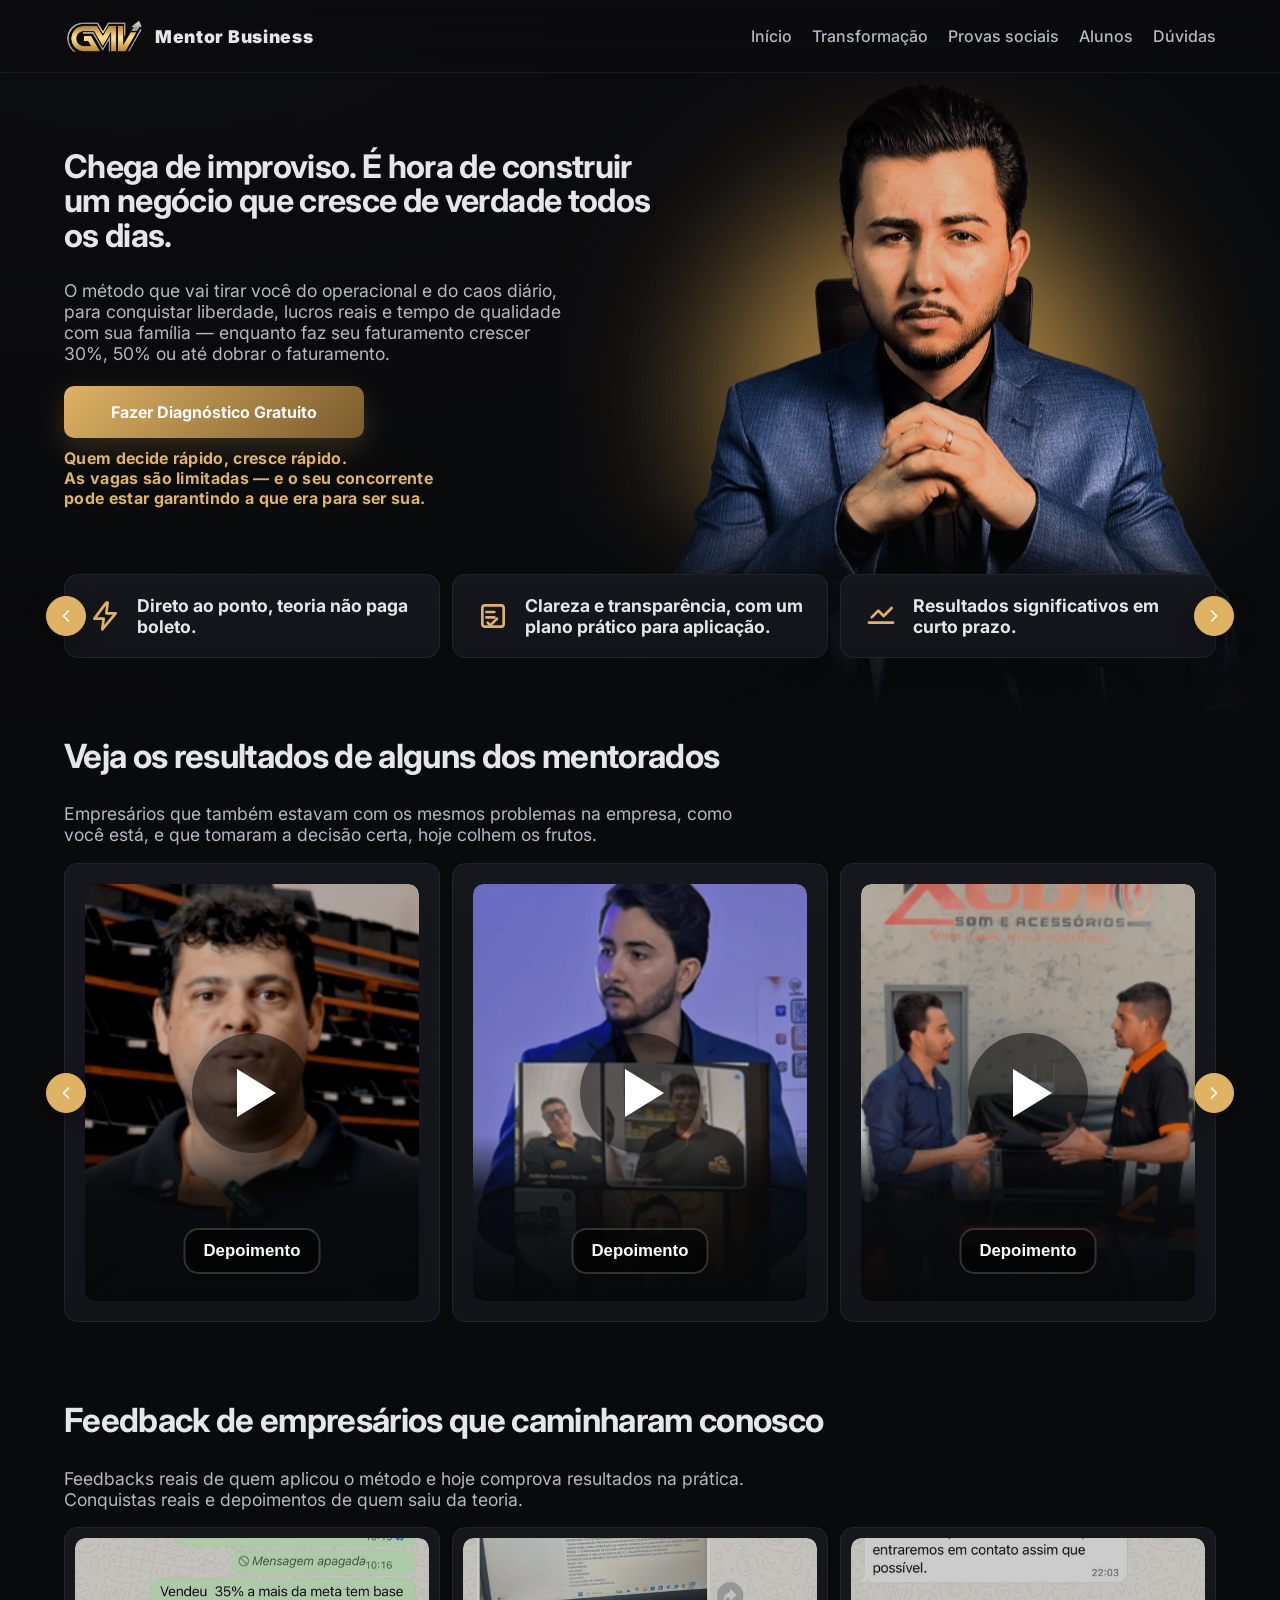
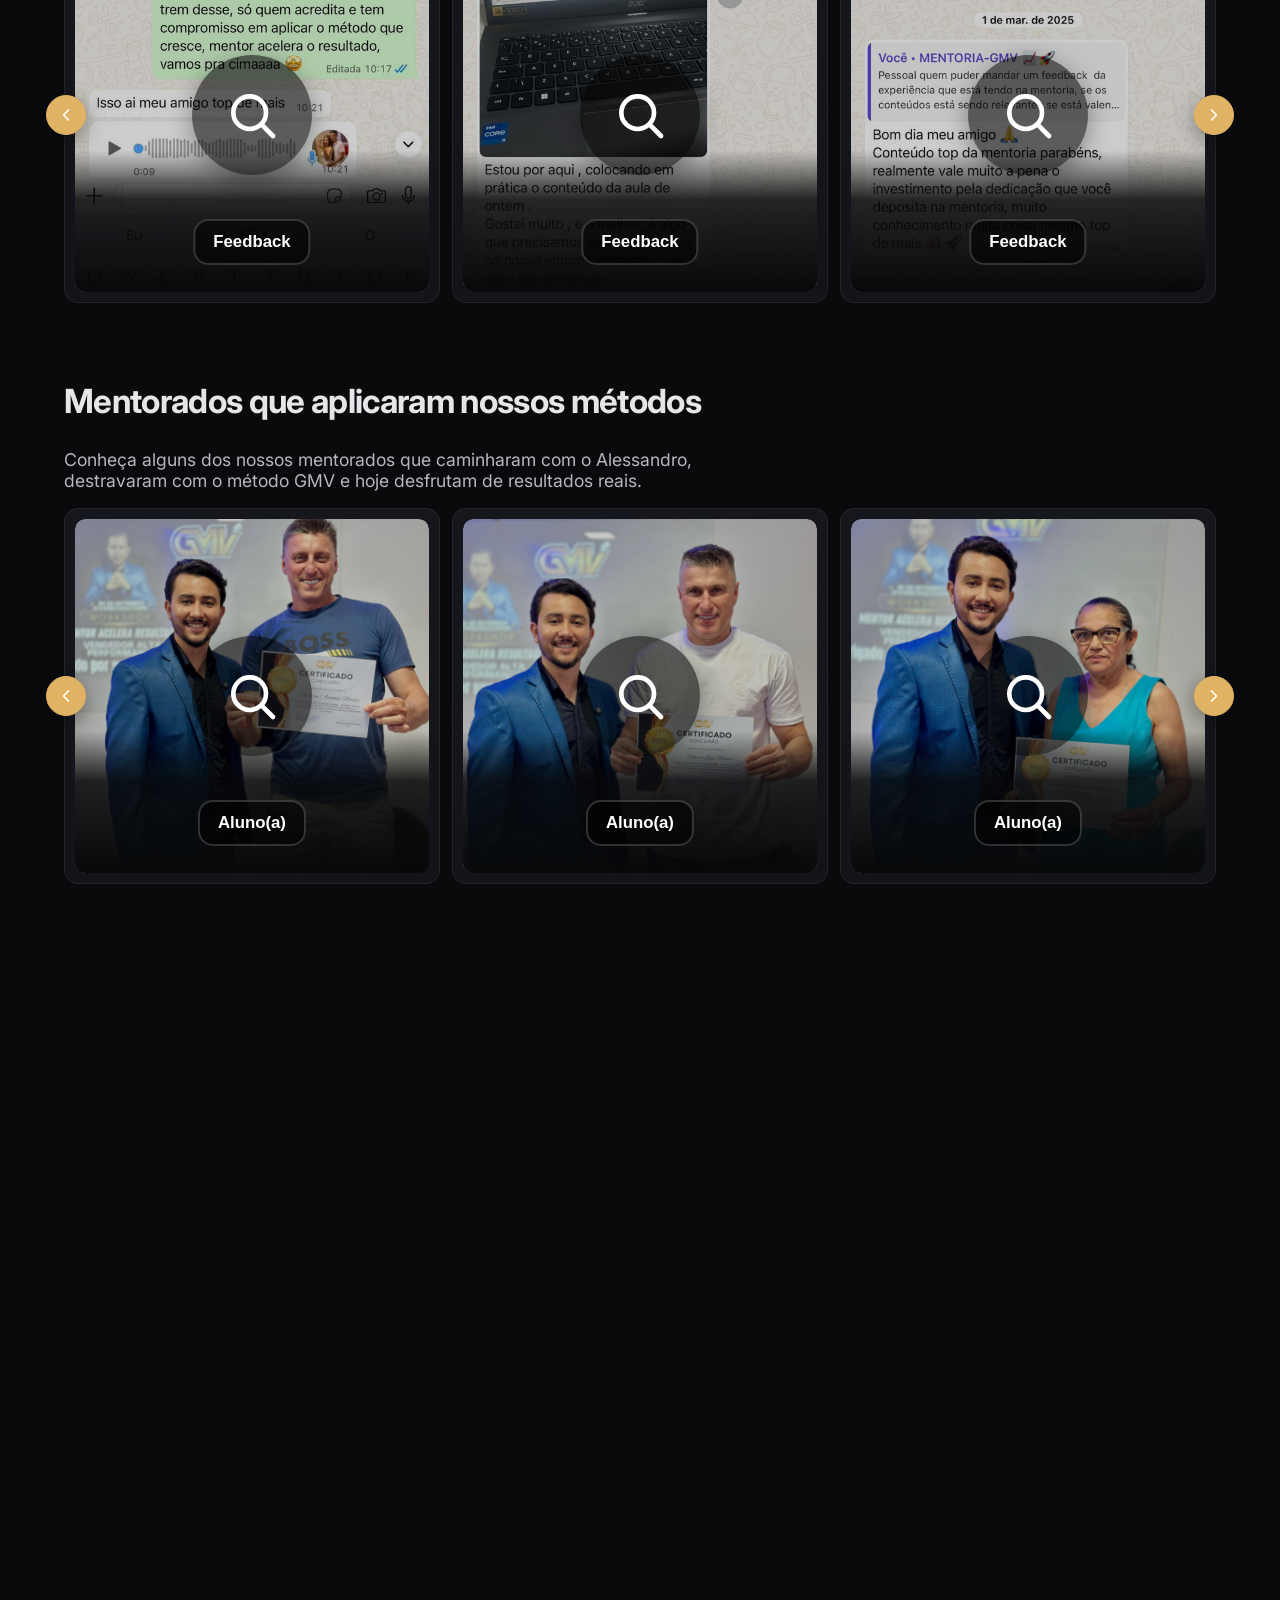
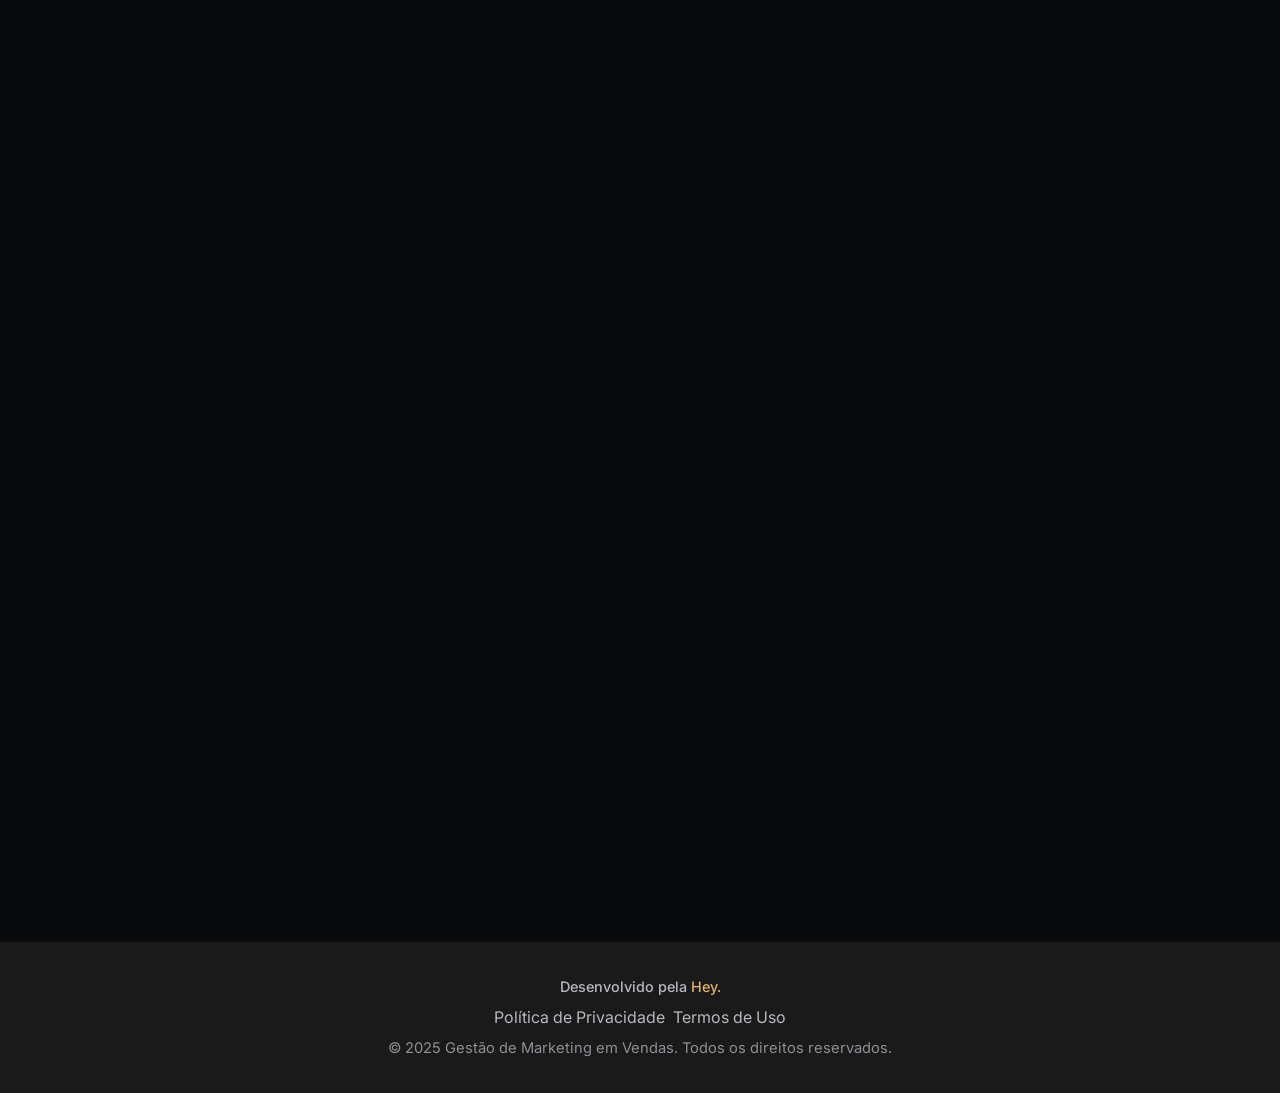
==== index.html @ 1a8aa2e0 "Initial commit" ====
<!DOCTYPE html>
<html lang="pt-BR">
<head>
  <meta charset="UTF-8" />
  <meta name="viewport" content="width=device-width, initial-scale=1" />
  <!-- Google tag (gtag.js) -->
  <script async src="https://www.googletagmanager.com/gtag/js?id=G-1TD8GZS5N7"></script>
  <script>
    window.dataLayer = window.dataLayer || [];
    function gtag(){dataLayer.push(arguments);} 
    gtag('js', new Date());
    gtag('config', 'G-1TD8GZS5N7');
  </script>
  <!-- Meta Pixel Code -->
  <script>
    !function(f,b,e,v,n,t,s)
    {if(f.fbq)return;n=f.fbq=function(){n.callMethod?
    n.callMethod.apply(n,arguments):n.queue.push(arguments)};
    if(!f._fbq)f._fbq=n;n.push=n;n.loaded=!0;n.version='2.0';
    n.queue=[];t=b.createElement(e);t.async=!0;
    t.src=v;s=b.getElementsByTagName(e)[0];
    s.parentNode.insertBefore(t,s)}(window, document,'script',
    'https://connect.facebook.net/en_US/fbevents.js');
    fbq('init', '2467090383641917');
    fbq('track', 'PageView');
  </script>
  <noscript><img height="1" width="1" style="display:none"
    src="https://www.facebook.com/tr?id=2467090383641917&ev=PageView&noscript=1"/></noscript>
  <!-- End Meta Pixel Code -->
  <meta http-equiv="Cache-Control" content="no-cache, no-store, must-revalidate" />
  <meta http-equiv="Pragma" content="no-cache" />
  <meta http-equiv="Expires" content="0" />
  <title>GMV- Mentor Business</title>
  <meta name="description" content="Mentoria transformadora para quem quer sair da estagnação e atingir resultados reais em 90 dias. Entre agora e vire o protagonista da sua vida." />
  <link rel="preconnect" href="https://fonts.googleapis.com">
  <link rel="preconnect" href="https://fonts.gstatic.com" crossorigin>
  <link href="https://fonts.googleapis.com/css2?family=Inter:wght@400;500;600;700;800;900&display=swap" rel="stylesheet">
  <link rel="icon" href="materiais/logo/logo-GMV.png?v=20251220-1" type="image/png" />
  <link rel="stylesheet" href="styles.css?v=20251220-1" />
</head>
<body class="loading">
  <script>
    // Evita bfcache: se a página voltar do cache de navegação, força revalidação
    window.addEventListener('pageshow', function (event) {
      if (event.persisted) {
        window.location.reload();
      }
    });
  </script>
  <!-- Loading overlay -->
  <div id="loading" class="loading-overlay" aria-hidden="true">
    <div class="loading-content">
      <img src="materiais/logo/logo-GMV-sem-fundo.png" alt="Logo GMV" class="loading-logo" />
      <div class="progress" aria-label="Carregando">
        <div class="progress-bar" id="loading-progress-bar" style="width:0%"></div>
      </div>
    </div>
  </div>
  <div id="top"></div>
  <header class="site-header">
    <div class="container nav">
      <div class="brand">
        <img class="brand-logo" src="materiais/logo/logo-GMV-sem-fundo.png" alt="Logo GMV" />
        <span class="logo">Mentor Business</span>
      </div>
      <nav class="menu">
        <a href="#top">Início</a>
        <a href="#transformacao-title">Transformação</a>
        <a href="#provas-title">Provas sociais</a>
        <a href="#alunos-title">Alunos</a>
        <a href="#duvidas-title">Dúvidas</a>
      </nav>
      
    </div>
  </header>

  <main>
    <section class="hero" id="hero">
      <div class="hero-media" aria-hidden="true"></div>
      <div class="container hero-content">
        <h1 class="title">Chega de improviso. É hora de construir um negócio que cresce de verdade todos os dias.</h1>
        <p class="subtitle">O método que vai tirar você do operacional e do caos diário, para conquistar liberdade, lucros reais e tempo de qualidade com sua família — enquanto faz seu faturamento crescer 30%, 50% ou até dobrar o faturamento.</p>
        <div class="cta-group">
          <a class="btn btn-accent btn-lg" href="#inscricao">Fazer Diagnóstico Gratuito</a>
        </div>
        <p class="hero-note">Quem decide rápido, cresce rápido.<br>As vagas são limitadas — e o seu concorrente pode estar garantindo a que era para ser sua.</p>
      </div>
    </section>


    <section class="section reveal visible" id="dor">
      <div class="container">
        <div class="dor-carousel" role="region" aria-label="Carrossel de situações de estagnação">
          <button class="dor-arrow dor-prev" aria-label="Slide anterior">
            <svg class="icon" width="20" height="20" viewBox="0 0 24 24" fill="none" aria-hidden="true">
              <path d="M15 6l-6 6 6 6" stroke="currentColor" stroke-width="2" stroke-linecap="round" stroke-linejoin="round" />
            </svg>
          </button>
          <button class="dor-arrow dor-next" aria-label="Próximo slide">
            <svg class="icon" width="20" height="20" viewBox="0 0 24 24" fill="none" aria-hidden="true">
              <path d="M9 6l6 6-6 6" stroke="currentColor" stroke-width="2" stroke-linecap="round" stroke-linejoin="round" />
            </svg>
          </button>
          <div class="dor-viewport">
            <div class="dor-track">
              <article class="dor-slide active" aria-roledescription="slide" aria-label="Direto ao ponto, teoria não paga boleto">
                <div class="dor-icon" aria-hidden="true">
                  <svg viewBox="0 0 24 24" fill="none" xmlns="http://www.w3.org/2000/svg">
                    <path d="M13 2L4 14H11L10 22L20 10H13L14 2Z" stroke="currentColor" stroke-width="2" stroke-linejoin="round" fill="none" />
                  </svg>
                </div>
                <h4 class="dor-topic">Direto ao ponto, teoria não paga boleto.</h4>
              </article>
              <article class="dor-slide" aria-roledescription="slide" aria-label="Clareza e transparência, com um plano prático para aplicação">
                <div class="dor-icon" aria-hidden="true">
                  <svg viewBox="0 0 24 24" fill="none" xmlns="http://www.w3.org/2000/svg">
                    <rect x="4" y="4" width="16" height="16" rx="2" stroke="currentColor" stroke-width="2" />
                    <path d="M7 9H13" stroke="currentColor" stroke-width="2" stroke-linecap="round" />
                    <path d="M7 13H13" stroke="currentColor" stroke-width="2" stroke-linecap="round" />
                    <path d="M8 17L10 19L15 14" stroke="currentColor" stroke-width="2" stroke-linecap="round" stroke-linejoin="round" />
                  </svg>
                </div>
                <h4 class="dor-topic">Clareza e transparência, com um plano prático para aplicação.</h4>
              </article>
              <article class="dor-slide" aria-roledescription="slide" aria-label="Resultados significativos em curto prazo">
                <div class="dor-icon" aria-hidden="true">
                  <svg viewBox="0 0 24 24" fill="none" xmlns="http://www.w3.org/2000/svg">
                    <path d="M3 17H21" stroke="currentColor" stroke-width="2" stroke-linecap="round" />
                    <path d="M5 13L10 8L14 12L20 6" stroke="currentColor" stroke-width="2" stroke-linecap="round" stroke-linejoin="round" />
                  </svg>
                </div>
                <h4 class="dor-topic">Resultados significativos em curto prazo.</h4>
              </article>
              <article class="dor-slide" aria-roledescription="slide" aria-label="Acompanhamento de perto e suporte humanizado">
                <div class="dor-icon" aria-hidden="true">
                  <svg viewBox="0 0 24 24" fill="none" xmlns="http://www.w3.org/2000/svg">
                    <path d="M4 6H18C19.1046 6 20 6.89543 20 8V14C20 15.1046 19.1046 16 18 16H9L5 19V8C5 6.89543 5.89543 6 7 6Z" stroke="currentColor" stroke-width="2" stroke-linejoin="round" />
                    <circle cx="9" cy="11" r="1" fill="currentColor" />
                    <circle cx="13" cy="11" r="1" fill="currentColor" />
                  </svg>
                </div>
                <h4 class="dor-topic">Acompanhamento de perto e suporte humanizado.</h4>
              </article>
              <article class="dor-slide" aria-roledescription="slide" aria-label="Reuniões descomplicadas, de onde você estiver">
                <div class="dor-icon" aria-hidden="true">
                  <svg viewBox="0 0 24 24" fill="none" xmlns="http://www.w3.org/2000/svg">
                    <rect x="3" y="6" width="13" height="12" rx="2" stroke="currentColor" stroke-width="2" />
                    <polygon points="17,9 21,7 21,17 17,15" fill="currentColor" />
                  </svg>
                </div>
                <h4 class="dor-topic">Reuniões descomplicadas, de onde você estiver.</h4>
              </article>
            </div>
          </div>
        </div>
      </div>
    </section>

    <section class="section reveal visible" id="transformacao">
      <div class="container">
        <h2 id="transformacao-title">Veja os resultados de alguns dos mentorados</h2>
        <p class="lead">Empresários que também estavam com os mesmos problemas na empresa, como você está, e que tomaram a decisão certa, hoje colhem os frutos.</p>
        <div class="dor-carousel" role="region" aria-label="Carrossel de vídeos de transformação">
          <button class="dor-arrow dor-prev" aria-label="Vídeo anterior">
            <svg class="icon" width="20" height="20" viewBox="0 0 24 24" fill="none" aria-hidden="true">
              <path d="M15 6l-6 6 6 6" stroke="currentColor" stroke-width="2" stroke-linecap="round" stroke-linejoin="round" />
            </svg>
          </button>
          <button class="dor-arrow dor-next" aria-label="Próximo vídeo">
            <svg class="icon" width="20" height="20" viewBox="0 0 24 24" fill="none" aria-hidden="true">
              <path d="M9 6l6 6-6 6" stroke="currentColor" stroke-width="2" stroke-linecap="round" stroke-linejoin="round" />
            </svg>
          </button>
          <div class="dor-viewport">
            <div class="dor-track">
              <article class="dor-slide" aria-roledescription="slide" aria-label="Palestra 1">
                <div class="video-frame">
      <video data-external="youtube" data-youtube-url="https://youtube.com/shorts/-yDfHqPaScg" preload="none" playsinline poster="materiais/capas-videos/depoimentos-5.png"></video>
                  <button class="video-play-overlay" aria-label="Assistir vídeo"><span class="video-label">Depoimento</span></button>
                </div>
              </article>
              <article class="dor-slide" aria-roledescription="slide" aria-label="Relato 1">
                <div class="video-frame">
      <video data-external="youtube" data-youtube-url="https://youtube.com/shorts/kezzuE-KGxY?si=nbf9wYec6TpqFb5o" preload="none" playsinline poster="materiais/capas-videos/depoimentos-1.png"></video>
                  <button class="video-play-overlay" aria-label="Assistir vídeo"><span class="video-label">Depoimento</span></button>
                </div>
              </article>
              <article class="dor-slide" aria-roledescription="slide" aria-label="Relato 2">
                <div class="video-frame">
      <video data-external="youtube" data-youtube-url="https://youtube.com/shorts/hi7fZ7Jd46s?si=Tp5iRgpDLqQsrSIf" preload="none" playsinline poster="materiais/capas-videos/depoimentos-2.png"></video>
                  <button class="video-play-overlay" aria-label="Assistir vídeo"><span class="video-label">Depoimento</span></button>
                </div>
              </article>
              <article class="dor-slide" aria-roledescription="slide" aria-label="Relato 3">
                <div class="video-frame">
      <video data-external="youtube" data-youtube-url="https://youtube.com/shorts/_2XkIfv4djM?si=Em08cJg8T1OSbCSz" preload="none" playsinline poster="materiais/capas-videos/depoimentos-3.png"></video>
                  <button class="video-play-overlay" aria-label="Assistir vídeo"><span class="video-label">Depoimento</span></button>
                </div>
              </article>
              <article class="dor-slide" aria-roledescription="slide" aria-label="Relato 4">
                <div class="video-frame">
      <video data-external="youtube" data-youtube-url="https://youtube.com/shorts/QOGPlEbGoRI?si=i_zeYH4-ZR2GqgYo" preload="none" playsinline poster="materiais/capas-videos/depoimentos-4.png"></video>
                  <button class="video-play-overlay" aria-label="Assistir vídeo"><span class="video-label">Depoimento</span></button>
                </div>
              </article>
              <article class="dor-slide" aria-roledescription="slide" aria-label="Palestra 2">
                <div class="video-frame">
      <video data-external="youtube" data-youtube-url="https://youtube.com/shorts/BNI93Y_nb3k?si=Acp8_VpD4l1_LQwB" preload="none" playsinline poster="materiais/capas-videos/eventos-1.png"></video>
                  <button class="video-play-overlay" aria-label="Assistir vídeo"><span class="video-label">Evento</span></button>
                </div>
              </article>
            </div>
          </div>
        </div>
      </div>
    </section>


    <section class="section reveal" id="provas">
      <div class="container">
        <h2 id="provas-title">Feedback de empresários que caminharam conosco</h2>
        <p class="lead">Feedbacks reais de quem aplicou o método e hoje comprova resultados na prática. Conquistas reais e depoimentos de quem saiu da teoria.</p>
        <div class="dor-carousel" role="region" aria-label="Carrossel de provas sociais">
          <button class="dor-arrow dor-prev" aria-label="Anterior">
            <svg class="icon" width="20" height="20" viewBox="0 0 24 24" fill="none" aria-hidden="true">
              <path d="M15 6l-6 6 6 6" stroke="currentColor" stroke-width="2" stroke-linecap="round" stroke-linejoin="round" />
            </svg>
          </button>
          <button class="dor-arrow dor-next" aria-label="Próximo">
            <svg class="icon" width="20" height="20" viewBox="0 0 24 24" fill="none" aria-hidden="true">
              <path d="M9 6l6 6-6 6" stroke="currentColor" stroke-width="2" stroke-linecap="round" stroke-linejoin="round" />
            </svg>
          </button>
          <div class="dor-viewport">
            <div class="dor-track">
              <article class="dor-slide" aria-roledescription="slide" aria-label="Feedback 1">
                <div class="image-frame">
                  <img src="materiais/feedbacks/feedback-1.jpg" alt="Feedback de aluno 1" />
                  <button class="image-zoom-overlay" aria-label="Ampliar imagem">
                    <svg class="icon" viewBox="0 0 24 24" fill="none" aria-hidden="true">
                      <circle cx="11" cy="11" r="7" stroke="#fff" stroke-width="2"/>
                      <path d="M21 21l-4.2-4.2" stroke="#fff" stroke-width="2" stroke-linecap="round"/>
                    </svg>
                    <span class="image-label">Feedback</span>
                  </button>
                </div>
              </article>
              <article class="dor-slide" aria-roledescription="slide" aria-label="Feedback 2">
                <div class="image-frame">
                  <img src="materiais/feedbacks/feedback-2.jpg" alt="Feedback de aluno 2" />
                  <button class="image-zoom-overlay" aria-label="Ampliar imagem">
                    <svg class="icon" viewBox="0 0 24 24" fill="none" aria-hidden="true">
                      <circle cx="11" cy="11" r="7" stroke="#fff" stroke-width="2"/>
                      <path d="M21 21l-4.2-4.2" stroke="#fff" stroke-width="2" stroke-linecap="round"/>
                    </svg>
                    <span class="image-label">Feedback</span>
                  </button>
                </div>
              </article>
              <article class="dor-slide" aria-roledescription="slide" aria-label="Feedback 3">
                <div class="image-frame">
                  <img src="materiais/feedbacks/feedback-3.jpg" alt="Feedback de aluno 3" />
                  <button class="image-zoom-overlay" aria-label="Ampliar imagem">
                    <svg class="icon" viewBox="0 0 24 24" fill="none" aria-hidden="true">
                      <circle cx="11" cy="11" r="7" stroke="#fff" stroke-width="2"/>
                      <path d="M21 21l-4.2-4.2" stroke="#fff" stroke-width="2" stroke-linecap="round"/>
                    </svg>
                    <span class="image-label">Feedback</span>
                  </button>
                </div>
              </article>
              <article class="dor-slide" aria-roledescription="slide" aria-label="Feedback 4">
                <div class="image-frame">
                  <img src="materiais/feedbacks/feedback-4.jpg" alt="Feedback de aluno 4" />
                  <button class="image-zoom-overlay" aria-label="Ampliar imagem">
                    <svg class="icon" viewBox="0 0 24 24" fill="none" aria-hidden="true">
                      <circle cx="11" cy="11" r="7" stroke="#fff" stroke-width="2"/>
                      <path d="M21 21l-4.2-4.2" stroke="#fff" stroke-width="2" stroke-linecap="round"/>
                    </svg>
                    <span class="image-label">Feedback</span>
                  </button>
                </div>
              </article>
              <article class="dor-slide" aria-roledescription="slide" aria-label="Feedback 5">
                <div class="image-frame">
                  <img src="materiais/feedbacks/feedback-5.jpg" alt="Feedback de aluno 5" />
                  <button class="image-zoom-overlay" aria-label="Ampliar imagem">
                    <svg class="icon" viewBox="0 0 24 24" fill="none" aria-hidden="true">
                      <circle cx="11" cy="11" r="7" stroke="#fff" stroke-width="2"/>
                      <path d="M21 21l-4.2-4.2" stroke="#fff" stroke-width="2" stroke-linecap="round"/>
                    </svg>
                    <span class="image-label">Feedback</span>
                  </button>
                </div>
              </article>
            </div>
          </div>
        </div>
      </div>
    </section>

    <!-- Nova seção: Alunos (baseada na seção Provas) -->
    <section class="section reveal visible" id="alunos">
      <div class="container">
        <h2 id="alunos-title">Mentorados que aplicaram nossos métodos</h2>
        <p class="lead">Conheça alguns dos nossos mentorados que caminharam com o Alessandro, destravaram com o método GMV e hoje desfrutam de resultados reais.</p>
        <div class="dor-carousel" role="region" aria-label="Carrossel de alunos">
          <button class="dor-arrow dor-prev" aria-label="Anterior">
            <svg class="icon" width="20" height="20" viewBox="0 0 24 24" fill="none" aria-hidden="true">
              <path d="M15 6l-6 6 6 6" stroke="currentColor" stroke-width="2" stroke-linecap="round" stroke-linejoin="round" />
            </svg>
          </button>
          <button class="dor-arrow dor-next" aria-label="Próximo">
            <svg class="icon" width="20" height="20" viewBox="0 0 24 24" fill="none" aria-hidden="true">
              <path d="M9 6l6 6-6 6" stroke="currentColor" stroke-width="2" stroke-linecap="round" stroke-linejoin="round" />
            </svg>
          </button>
          <div class="dor-viewport">
            <div class="dor-track">
              <article class="dor-slide" aria-roledescription="slide" aria-label="Aluno 1">
                <div class="image-frame">
                  <img src="materiais/alunos(as)/aluno-1.jpg" alt="Aluno 1" />
                  <button class="image-zoom-overlay" aria-label="Ampliar imagem">
                    <svg class="icon" viewBox="0 0 24 24" fill="none" aria-hidden="true">
                      <circle cx="11" cy="11" r="7" stroke="#fff" stroke-width="2"/>
                      <path d="M21 21l-4.2-4.2" stroke="#fff" stroke-width="2" stroke-linecap="round"/>
                    </svg>
                    <span class="image-label">Aluno(a)</span>
                  </button>
                </div>
              </article>
              <article class="dor-slide" aria-roledescription="slide" aria-label="Aluno 2">
                <div class="image-frame">
                  <img src="materiais/alunos(as)/aluno-2.jpg" alt="Aluno 2" />
                  <button class="image-zoom-overlay" aria-label="Ampliar imagem">
                    <svg class="icon" viewBox="0 0 24 24" fill="none" aria-hidden="true">
                      <circle cx="11" cy="11" r="7" stroke="#fff" stroke-width="2"/>
                      <path d="M21 21l-4.2-4.2" stroke="#fff" stroke-width="2" stroke-linecap="round"/>
                    </svg>
                    <span class="image-label">Aluno(a)</span>
                  </button>
                </div>
              </article>
              <article class="dor-slide" aria-roledescription="slide" aria-label="Aluno 3">
                <div class="image-frame">
                  <img src="materiais/alunos(as)/aluno-3.jpg" alt="Aluno 3" />
                  <button class="image-zoom-overlay" aria-label="Ampliar imagem">
                    <svg class="icon" viewBox="0 0 24 24" fill="none" aria-hidden="true">
                      <circle cx="11" cy="11" r="7" stroke="#fff" stroke-width="2"/>
                      <path d="M21 21l-4.2-4.2" stroke="#fff" stroke-width="2" stroke-linecap="round"/>
                    </svg>
                    <span class="image-label">Aluno(a)</span>
                  </button>
                </div>
              </article>
              <article class="dor-slide" aria-roledescription="slide" aria-label="Aluno 4">
                <div class="image-frame">
                  <img src="materiais/alunos(as)/aluno-4.jpg" alt="Aluno 4" />
                  <button class="image-zoom-overlay" aria-label="Ampliar imagem">
                    <svg class="icon" viewBox="0 0 24 24" fill="none" aria-hidden="true">
                      <circle cx="11" cy="11" r="7" stroke="#fff" stroke-width="2"/>
                      <path d="M21 21l-4.2-4.2" stroke="#fff" stroke-width="2" stroke-linecap="round"/>
                    </svg>
                    <span class="image-label">Aluno(a)</span>
                  </button>
                </div>
              </article>
              <article class="dor-slide" aria-roledescription="slide" aria-label="Aluno 5">
                <div class="image-frame">
                  <img src="materiais/alunos(as)/aluno-5.jpg" alt="Aluno 5" />
                  <button class="image-zoom-overlay" aria-label="Ampliar imagem">
                    <svg class="icon" viewBox="0 0 24 24" fill="none" aria-hidden="true">
                      <circle cx="11" cy="11" r="7" stroke="#fff" stroke-width="2"/>
                      <path d="M21 21l-4.2-4.2" stroke="#fff" stroke-width="2" stroke-linecap="round"/>
                    </svg>
                    <span class="image-label">Aluno(a)</span>
                  </button>
                </div>
              </article>
            </div>
          </div>
        </div>
      </div>
    </section>
    <section class="section reveal" id="mentor">
      <div class="container mentor">
        <div class="mentor-media">
          <img src="materiais/banner/banner-bio-2.png" alt="Alessandro Souza" class="mentor-bg-img" />
          <a class="instagram-link" href="https://www.instagram.com/alessandroimportscnp/" target="_blank" rel="noopener" aria-label="Abrir Instagram de Alessandro">
            <svg class="icon" width="18" height="18" viewBox="0 0 24 24" fill="none" aria-hidden="true">
              <rect x="2" y="2" width="20" height="20" rx="5" ry="5" stroke="currentColor" stroke-width="2" fill="none"/>
              <circle cx="12" cy="12" r="5" stroke="currentColor" stroke-width="2" fill="none"/>
              <circle cx="17.5" cy="6.5" r="1.5" fill="currentColor"/>
            </svg>
            <span>Instagram</span>
          </a>
        </div>
        <div class="mentor-copy">
          <h2>Quem é Alessandro Souza?</h2>
          <div class="bio-text" id="mentor-bio">
            <p>Alessandro Souza é cristão, pai de família, casado com Danielli Rodrigues e papai do Miguel e do Gael.</p>
            <p>Mentor de pequenas e médias empresas, também é empreendedor em diversos segmentos — como restaurante, loja de roupas, eletroeletrônicos e educação.</p>
            <p>Empresário desde os 18 anos, é apaixonado pelo empreendedorismo e movido por um inconformismo positivo: nunca se contentar com pouco, sempre buscar inovação e crescimento. Com mais de uma década de experiência prática, hoje dedica seu conhecimento para ajudar outros empreendedores a profissionalizarem suas empresas, acelerando os resultados e conquistarem liberdade operacional.</p>
            <p>Acredita que o conhecimento só tem valor quando é compartilhado. Como ele mesmo diz: “Não é justo que tudo que aprendemos fique só pra nós.” Inspirado por Jesus, que “não veio para ser servido, mas para servir”, Alessandro vê sua missão em servir empresários e acelerar o crescimento de quem decide caminhar junto.</p>
            <p>Seu propósito é gerar mais empregos, fortalecer empresas e contribuir com o desenvolvimento do nosso país, transformando não o mundo inteiro — mas as pessoas que escolhem evoluir.</p>
          </div>
          <button class="read-more-toggle" data-target="#mentor-bio" aria-expanded="false" aria-controls="mentor-bio">Ver mais...</button>
        </div>
      </div>
    </section>

    <section class="section reveal" id="duvidas">
      <div class="container">
        <h2 id="duvidas-title">Dúvidas</h2>
        <div class="faq">
          <details>
            <summary>Qual o valor do investimento?</summary>
            <p>O valor do investimento é irrisório comparado ao retorno que você consegue alcançar. Quando você souber, provavelmente nem vai acreditar.</p>
            <p>O incrível é que, muito provavelmente, você paga mais para o seu pior funcionário — que não entrega resultados — do que está investindo em você mesmo.</p>
          </details>
          <details>
            <summary>Qual a duração?</summary>
            <p>Tomar o tempo do empresário não é nosso intuito; sabemos que ele tem a vida corrida. Por isso, faz parte do nosso propósito ajudá-lo a sair do operacional e conquistar mais tempo para a família e também para adquirir conhecimento.</p>
            <p>Quando eu te disser o tempo investido, você provavelmente nem vai acreditar — mas é essencial estar disposto a viver essa jornada e experimentar a transformação.</p>
          </details>
          <details>
            <summary>Como funciona o acesso?</summary>
            <p>Após a inscrição, você receberá como bônus: plataforma de aulas para assistir quando quiser, de onde estiver, com seu smartphone; material de apoio; grupo de suporte com mentor e acesso total com Alessandro; e aulas ao vivo com Alessandro e outros especialistas.</p>
          </details>
          <details>
            <summary>E se eu não puder participar ao vivo?</summary>
            <p>As gravações dos encontros ficam disponíveis para revisão. A execução é acompanhada via comunidade.</p>
            <p>Você pode assistir ao replay quando for melhor para sua rotina e enviar dúvidas na comunidade para receber orientação. Recomendamos acompanhar o máximo possível ao vivo para interagir e acelerar sua evolução.</p>
            <p>Mesmo em formato assíncrono, o foco é na execução: cada encontro traz tarefas claras para você colocar em prática.</p>
          </details>
          <details>
            <summary>Existe garantia?</summary>
            <p>Sim. Se você executar o plano e não obter resultado, pode solicitar o reembolso do investimento e o valor total será devolvido.</p>
            <p>A garantia é orientada à execução: avaliamos seu plano, a consistência das tarefas e métricas. Caso não haja progresso, mesmo com acompanhamento, seguimos com as opções previstas nos <a href="termos.html">Termos de Uso</a> e na <a href="politica.html">Política de Privacidade</a>.</p>
            <p>Prazos, condições e formato de devolução/cancelamento são descritos no contrato de inscrição e em documentos oficiais.</p>
          </details>
        </div>
      </div>
    </section>

    <!-- Seção de logos de clientes / empreendedores de sucesso -->
    <section class="section reveal" id="clientes">
      <div class="container">
        <h2 id="clientes-title">Empresas que mudaram suas realidades</h2>
        <p class="lead">Quem confiou na nossa metodologia já acelera resultados com Gestão de Marketing em Vendas, construindo crescimento consistente.</p>
        <div class="dor-carousel" role="region" aria-label="Carrossel de logos de empreendedores de sucesso">
          <button class="dor-arrow dor-prev" aria-label="Anterior">
            <svg class="icon" width="20" height="20" viewBox="0 0 24 24" fill="none" aria-hidden="true">
              <path d="M15 6l-6 6 6 6" stroke="currentColor" stroke-width="2" stroke-linecap="round" stroke-linejoin="round" />
            </svg>
          </button>
          <button class="dor-arrow dor-next" aria-label="Próximo">
            <svg class="icon" width="20" height="20" viewBox="0 0 24 24" fill="none" aria-hidden="true">
              <path d="M9 6l6 6-6 6" stroke="currentColor" stroke-width="2" stroke-linecap="round" stroke-linejoin="round" />
            </svg>
          </button>
          <div class="dor-viewport">
            <div class="dor-track">
              <article class="dor-slide" aria-roledescription="slide" aria-label="Cliente 1">
                <div class="image-frame">
                  <img src="materiais/logo-clientes/logo-1.png" alt="Logo de cliente 1" />
                </div>
              </article>
              <article class="dor-slide" aria-roledescription="slide" aria-label="Cliente 2">
                <div class="image-frame">
                  <img src="materiais/logo-clientes/logo-2.png" alt="Logo de cliente 2" />
                </div>
              </article>
              <article class="dor-slide" aria-roledescription="slide" aria-label="Cliente 3">
                <div class="image-frame">
                  <img src="materiais/logo-clientes/logo-3.png" alt="Logo de cliente 3" />
                </div>
              </article>
              <article class="dor-slide" aria-roledescription="slide" aria-label="Cliente 4">
                <div class="image-frame">
                  <img src="materiais/logo-clientes/logo-4.png" alt="Logo de cliente 4" />
                </div>
              </article>
              <article class="dor-slide" aria-roledescription="slide" aria-label="Cliente 5">
                <div class="image-frame">
                  <img src="materiais/logo-clientes/logo-5.png" alt="Logo de cliente 5" />
                </div>
              </article>
              <article class="dor-slide" aria-roledescription="slide" aria-label="Cliente 6">
                <div class="image-frame">
                  <img src="materiais/logo-clientes/logo-6.png" alt="Logo de cliente 6" />
                </div>
              </article>
              <article class="dor-slide" aria-roledescription="slide" aria-label="Cliente 7">
                <div class="image-frame">
                  <img src="materiais/logo-clientes/logo-7.png" alt="Logo de cliente 7" />
                </div>
              </article>
              <article class="dor-slide" aria-roledescription="slide" aria-label="Cliente 8">
                <div class="image-frame">
                  <img src="materiais/logo-clientes/logo-8.png" alt="Logo de cliente 8" />
                </div>
              </article>
            </div>
          </div>
        </div>
      </div>
    </section>

    <section class="section reveal inscricao" id="inscricao">
      <div class="container">
        <h2>Pronto para acelerar sua empresa?</h2>
        <p class="lead">Garanta agora seu bônus exclusivo + diagnóstico gratuito, mas atenção:<br>somente para quem agendar a reunião nas <strong>próximas 24 horas!</strong><br><br><strong>Não deixe para depois — as vagas são limitadas e essa condição especial acaba em breve.</strong></p>
        <div class="cta-group">
          <a class="btn btn-whatsapp btn-lg" href="https://wa.me/5565992052889?text=Ol%C3%A1%2C%20Alessandro%21%20Gostaria%20de%20acelerar%20os%20resultados%20da%20minha%20empresa." target="_blank" rel="noopener">Entrar pelo WhatsApp</a>
          <div class="countdown-timer" id="countdown" data-duration-hours="7" aria-live="polite" aria-label="Tempo restante para garantir sua vaga"></div>
        </div>
      </div>
    </section>
  </main>

  <footer class="site-footer">
    <div class="container footer-content">
      <div style="color: var(--muted); font-size: 0.9rem; font-weight: 500;">Desenvolvido pela <a href="http://heybrothers.com.br/" target="_blank" style="color: var(--accent); text-decoration: none;">Hey.</a></div>
      <div class="legal">
        <a href="politica.html">Política de Privacidade</a>
        <a href="termos.html">Termos de Uso</a>
      </div>
      <div class="copy">© 2025 Gestão de Marketing em Vendas. Todos os direitos reservados.</div>
    </div>
  </footer>

  <!-- Navegação inferior fixa (visível até 1100px) -->
  <nav class="bottom-nav" aria-label="Navegação inferior">
    <div class="container">
      <a href="#top">Início</a>
      <a href="#transformacao-title">Transformação</a>
      <a href="#provas-title">Provas</a>
      <a href="#alunos-title">Alunos</a>
      <a href="#duvidas-title">Dúvidas</a>
    </div>
  </nav>

  <!-- Modal para reprodução de vídeo em destaque -->
  <div id="videoModal" role="dialog" aria-modal="true" aria-label="Assistir vídeo">
    <div class="modal-content" role="document">
      <button class="modal-close" id="modalClose" aria-label="Fechar">×</button>
      <video id="modalVideo" src="" poster="" controls preload="auto" controlsList="nofullscreen" disablePictureInPicture playsinline></video>
      <iframe id="modalYouTube" src="" title="YouTube player" allow="autoplay; encrypted-media; picture-in-picture" allowfullscreen referrerpolicy="strict-origin-when-cross-origin" style="display:none"></iframe>
    </div>
  </div>

  <!-- Modal para visualização de imagem de feedback -->
  <div id="imageModal" role="dialog" aria-modal="true" aria-label="Ver imagem">
    <div class="modal-content" role="document">
      <button class="modal-close" id="imageModalClose" aria-label="Fechar">×</button>
      <div class="image-viewport" id="imageViewport">
        <button class="image-nav prev" id="imagePrev" aria-label="Anterior">
          <svg class="icon" width="20" height="20" viewBox="0 0 24 24" fill="none" aria-hidden="true">
            <path d="M15 6l-6 6 6 6" stroke="#fff" stroke-width="2" stroke-linecap="round" stroke-linejoin="round" />
          </svg>
        </button>
        <img id="modalImage" src="" alt="" />
        <button class="image-nav next" id="imageNext" aria-label="Próximo">
          <svg class="icon" width="20" height="20" viewBox="0 0 24 24" fill="none" aria-hidden="true">
            <path d="M9 6l6 6-6 6" stroke="#fff" stroke-width="2" stroke-linecap="round" stroke-linejoin="round" />
          </svg>
        </button>
      </div>
      <div class="image-toolbar" aria-label="Controles de zoom">
        <button class="zoom-btn" id="imageZoomIn" aria-label="Ampliar">
          <svg width="20" height="20" viewBox="0 0 24 24" fill="none" aria-hidden="true">
            <circle cx="11" cy="11" r="7" stroke="#fff" stroke-width="2"/>
            <path d="M21 21l-4.2-4.2" stroke="#fff" stroke-width="2" stroke-linecap="round"/>
            <path d="M11 8v6M8 11h6" stroke="#fff" stroke-width="2" stroke-linecap="round"/>
          </svg>
        </button>
        <button class="zoom-btn" id="imageZoomOut" aria-label="Reduzir">
          <svg width="20" height="20" viewBox="0 0 24 24" fill="none" aria-hidden="true">
            <circle cx="11" cy="11" r="7" stroke="#fff" stroke-width="2"/>
            <path d="M21 21l-4.2-4.2" stroke="#fff" stroke-width="2" stroke-linecap="round"/>
            <path d="M8 11h6" stroke="#fff" stroke-width="2" stroke-linecap="round"/>
          </svg>
        </button>
      </div>
  </div>
  </div>

  <script>
    const observer = new IntersectionObserver((entries) => {
      entries.forEach((entry) => {
        if (entry.isIntersecting) entry.target.classList.add('visible');
      });
    }, { threshold: 0.15 });

    document.querySelectorAll('.reveal').forEach((el) => observer.observe(el));

    // Carrossel da seção #dor — contínuo (infinito), mostra 3 e avança 1
    (function() {
      const dorPrev = document.querySelector('#dor .dor-prev');
      const dorNext = document.querySelector('#dor .dor-next');
      const dorTrack = document.querySelector('#dor .dor-track');
      const visible = 3; // mostrar 3
      const pad = visible; // quantidade de clones nas extremidades
      let baseLen = 0; // tamanho da lista original
      let dorSlides = [];
      let index = pad; // começa após os clones iniciais
      let slideW = 0, gap = 0;

      function measure() {
        gap = parseFloat(getComputedStyle(dorTrack).gap || '0');
        const ref = dorSlides[pad] || dorSlides[0];
        slideW = ref ? ref.offsetWidth : 0;
      }

      function applyTransform(animate = true) {
        if (!dorTrack || !dorSlides.length) return;
        if (!animate) dorTrack.style.transition = 'none';
        const x = (slideW + gap) * index;
        dorTrack.style.transform = `translateX(${-x}px)`;
        if (!animate) {
          dorTrack.offsetHeight;
          dorTrack.style.transition = '';
        }
      }

      function setupClones() {
        const real = Array.from(document.querySelectorAll('#dor .dor-slide'));
        baseLen = real.length;
        if (!baseLen || !dorTrack) return;
        for (let i = baseLen - pad; i < baseLen; i++) {
          const clone = real[i].cloneNode(true);
          clone.classList.add('clone');
          dorTrack.insertBefore(clone, dorTrack.firstChild);
        }
        for (let i = 0; i < pad; i++) {
          const clone = real[i].cloneNode(true);
          clone.classList.add('clone');
          dorTrack.appendChild(clone);
        }
        dorSlides = Array.from(dorTrack.children);
      }

      function goDor(delta) { index += delta; applyTransform(true); }
      function handleResize() { measure(); applyTransform(false); }

      if (dorPrev && dorNext && dorTrack) {
        setupClones();
        measure();
        applyTransform(false);

        dorTrack.addEventListener('transitionend', () => {
          if (index >= pad + baseLen) { index -= baseLen; applyTransform(false); }
          else if (index < pad) { index += baseLen; applyTransform(false); }
        });

        // Interação manual: ao clicar, interrompe autoplay apenas deste carrossel
        dorPrev.addEventListener('click', () => { dorAutoDisabled = true; stopDorAuto(); goDor(-1); });
        dorNext.addEventListener('click', () => { dorAutoDisabled = true; stopDorAuto(); goDor(1); });
        window.addEventListener('resize', handleResize);



        // Auto-avançar um por vez (desincronizado) com pausa/retomada ao perder foco
        let dorAuto = null;
        let dorStartTimer = null;
        let dorAutoDisabled = false;
        function startDorAuto() {
          if (dorAutoDisabled || dorAuto || dorStartTimer) return;
          dorStartTimer = setTimeout(() => {
            dorStartTimer = null;
            dorAuto = setInterval(() => goDor(1), 3300);
          }, 800);
        }
        function stopDorAuto() {
          if (dorStartTimer) { clearTimeout(dorStartTimer); dorStartTimer = null; }
          if (dorAuto) { clearInterval(dorAuto); dorAuto = null; }
        }
        startDorAuto();
        document.addEventListener('visibilitychange', () => {
          if (document.hidden) {
            stopDorAuto();
          } else {
            measure();
            applyTransform(false);
            startDorAuto();
          }
        });
        window.addEventListener('blur', stopDorAuto);
        window.addEventListener('focus', () => { measure(); applyTransform(false); startDorAuto(); });
      }
    })();

    // Carrossel da seção #transformacao — contínuo (infinito), mostra 3 e avança 1
    (function() {
      const tPrev = document.querySelector('#transformacao .dor-prev');
      const tNext = document.querySelector('#transformacao .dor-next');
      const tTrack = document.querySelector('#transformacao .dor-track');
      let visible = 3; // visível por viewport
      let pad = visible; // quantidade de clones nas extremidades
      let baseLen = 0; // tamanho da lista original
      let tSlides = [];
      let index = pad; // começa após os clones iniciais
      let slideW = 0, gap = 0;

      function getVisible() { return window.innerWidth <= 700 ? 1 : 3; }

      function measure() {
        gap = parseFloat(getComputedStyle(tTrack).gap || '0');
        const ref = tSlides[pad] || tSlides[0];
        slideW = ref ? ref.offsetWidth : 0;
      }

      function applyTransform(animate = true) {
        if (!tTrack || !tSlides.length) return;
        if (!animate) tTrack.style.transition = 'none';
        const x = (slideW + gap) * index;
        tTrack.style.transform = `translateX(${-x}px)`;
        if (!animate) {
          tTrack.offsetHeight;
          tTrack.style.transition = '';
        }
      }

      function killClones() {
        Array.from(tTrack.querySelectorAll('.clone')).forEach((node) => node.remove());
      }

      function setup(initial = false) {
        visible = getVisible();
        pad = visible;
        killClones();
        const real = Array.from(tTrack.querySelectorAll('.dor-slide'));
        baseLen = real.length;
        if (!baseLen || !tTrack) return;
        for (let i = baseLen - pad; i < baseLen; i++) {
          const clone = real[i].cloneNode(true);
          clone.classList.add('clone');
          tTrack.insertBefore(clone, tTrack.firstChild);
        }
        for (let i = 0; i < pad; i++) {
          const clone = real[i].cloneNode(true);
          clone.classList.add('clone');
          tTrack.appendChild(clone);
        }
        tSlides = Array.from(tTrack.children);
        index = pad; // reinicia na primeira real posição visível
      }

      function go(delta) { index += delta; applyTransform(true); }
      function handleResize() { measure(); applyTransform(false); }

      if (tPrev && tNext && tTrack) {
        setup(true);
        measure();
        applyTransform(false);

        tTrack.addEventListener('transitionend', () => {
          if (index >= pad + baseLen) { index -= baseLen; applyTransform(false); }
          else if (index < pad) { index += baseLen; applyTransform(false); }
        });

        // Interação manual: ao clicar, interrompe autoplay apenas deste carrossel
        tPrev.addEventListener('click', () => { tAutoDisabled = true; stopTAuto(); go(-1); });
        tNext.addEventListener('click', () => { tAutoDisabled = true; stopTAuto(); go(1); });
        let currentVisible = visible;
        window.addEventListener('resize', () => {
          const nextVisible = getVisible();
          if (nextVisible !== currentVisible) {
            currentVisible = nextVisible;
            setup(false);
          }
          measure();
          applyTransform(false);
        });

        // Auto-avançar um por vez (desincronizado) com pausa/retomada ao perder foco
        let tAuto = null;
        let tStartTimer = null;
        let tAutoDisabled = false;
        function startTAuto() {
          if (tAutoDisabled || tAuto || tStartTimer) return;
          tStartTimer = setTimeout(() => {
            tStartTimer = null;
            tAuto = setInterval(() => go(1), 3700);
          }, 1300);
        }
        function stopTAuto() {
          if (tStartTimer) { clearTimeout(tStartTimer); tStartTimer = null; }
          if (tAuto) { clearInterval(tAuto); tAuto = null; }
        }
        startTAuto();
        document.addEventListener('visibilitychange', () => {
          if (document.hidden) {
            stopTAuto();
          } else {
            measure();
            applyTransform(false);
            startTAuto();
          }
        });
        window.addEventListener('blur', stopTAuto);
        window.addEventListener('focus', () => { measure(); applyTransform(false); startTAuto(); });
      }
    })();

    // Carrossel da seção #provas — contínuo (infinito), mostra 3 e avança 1 (2 no mobile)
    (function() {
      const pPrev = document.querySelector('#provas .dor-prev');
      const pNext = document.querySelector('#provas .dor-next');
      const pTrack = document.querySelector('#provas .dor-track');
      let visible = 3; // visível por viewport
      let pad = visible; // quantidade de clones nas extremidades
      let baseLen = 0; // tamanho da lista original
      let pSlides = [];
      let index = pad; // começa após os clones iniciais
      let slideW = 0, gap = 0;

      function getVisible() { return window.innerWidth <= 700 ? 1 : 3; }

      function measure() {
        gap = parseFloat(getComputedStyle(pTrack).gap || '0');
        const ref = pSlides[pad] || pSlides[0];
        slideW = ref ? ref.offsetWidth : 0;
      }

      function applyTransform(animate = true) {
        if (!pTrack || !pSlides.length) return;
        if (!animate) pTrack.style.transition = 'none';
        const x = (slideW + gap) * index;
        pTrack.style.transform = `translateX(${-x}px)`;
        if (!animate) {
          pTrack.offsetHeight;
          pTrack.style.transition = '';
        }
      }

      function killClones() {
        Array.from(pTrack.querySelectorAll('.clone')).forEach((node) => node.remove());
      }

      function setup(initial = false) {
        visible = getVisible();
        pad = visible;
        killClones();
        const real = Array.from(pTrack.querySelectorAll('.dor-slide'));
        baseLen = real.length;
        if (!baseLen || !pTrack) return;
        for (let i = baseLen - pad; i < baseLen; i++) {
          const clone = real[i].cloneNode(true);
          clone.classList.add('clone');
          pTrack.insertBefore(clone, pTrack.firstChild);
        }
        for (let i = 0; i < pad; i++) {
          const clone = real[i].cloneNode(true);
          clone.classList.add('clone');
          pTrack.appendChild(clone);
        }
        pSlides = Array.from(pTrack.children);
        index = pad; // reinicia na primeira real posição visível
      }

      function go(delta) { index += delta; applyTransform(true); }
      function handleResize() { measure(); applyTransform(false); }

      if (pPrev && pNext && pTrack) {
        setup(true);
        measure();
        applyTransform(false);

        pTrack.addEventListener('transitionend', () => {
          if (index >= pad + baseLen) { index -= baseLen; applyTransform(false); }
          else if (index < pad) { index += baseLen; applyTransform(false); }
        });

        // Interação manual: ao clicar, interrompe autoplay apenas deste carrossel
        pPrev.addEventListener('click', () => { pAutoDisabled = true; stopPAuto(); go(-1); });
        pNext.addEventListener('click', () => { pAutoDisabled = true; stopPAuto(); go(1); });
        let currentVisible = visible;
        window.addEventListener('resize', () => {
          const nextVisible = getVisible();
          if (nextVisible !== currentVisible) {
            currentVisible = nextVisible;
            setup(false);
          }
          measure();
          applyTransform(false);
        });

        // Swipe removido conforme solicitado

        // Auto-avançar um por vez (desincronizado) com pausa/retomada ao perder foco
        let pAuto = null;
        let pStartTimer = null;
        let pAutoDisabled = false;
        function startPAuto() {
          if (pAutoDisabled || pAuto || pStartTimer) return;
          pStartTimer = setTimeout(() => {
            pStartTimer = null;
            pAuto = setInterval(() => go(1), 4100);
          }, 1700);
        }
        function stopPAuto() {
          if (pStartTimer) { clearTimeout(pStartTimer); pStartTimer = null; }
          if (pAuto) { clearInterval(pAuto); pAuto = null; }
        }
        startPAuto();
        document.addEventListener('visibilitychange', () => {
          if (document.hidden) {
            stopPAuto();
          } else {
            measure();
            applyTransform(false);
            startPAuto();
          }
        });
        window.addEventListener('blur', stopPAuto);
        window.addEventListener('focus', () => { measure(); applyTransform(false); startPAuto(); });
      }
    })();

    // Carrossel da seção #alunos — contínuo (infinito), mostra 3 e avança 1 (2 no mobile)
    (function() {
      const aPrev = document.querySelector('#alunos .dor-prev');
      const aNext = document.querySelector('#alunos .dor-next');
      const aTrack = document.querySelector('#alunos .dor-track');
      let visible = 3; // visível por viewport
      let pad = visible; // quantidade de clones nas extremidades
      let baseLen = 0; // tamanho da lista original
      let aSlides = [];
      let index = pad; // começa após os clones iniciais
      let slideW = 0, gap = 0;

      function getVisible() { return window.innerWidth <= 700 ? 2 : 3; }
      function measure() {
        gap = parseFloat(getComputedStyle(aTrack).gap || '0');
        const ref = aSlides[pad] || aSlides[0];
        slideW = ref ? ref.offsetWidth : 0;
      }
      function applyTransform(animate = true) {
        if (!aTrack || !aSlides.length) return;
        if (!animate) aTrack.style.transition = 'none';
        const x = (slideW + gap) * index;
        aTrack.style.transform = `translateX(${-x}px)`;
        if (!animate) { aTrack.offsetHeight; aTrack.style.transition = ''; }
      }
      function killClones() { Array.from(aTrack.querySelectorAll('.clone')).forEach((node) => node.remove()); }
      function setup(initial = false) {
        visible = getVisible(); pad = visible; killClones();
        const real = Array.from(aTrack.querySelectorAll('.dor-slide'));
        baseLen = real.length; if (!baseLen || !aTrack) return;
        for (let i = baseLen - pad; i < baseLen; i++) { const clone = real[i].cloneNode(true); clone.classList.add('clone'); aTrack.insertBefore(clone, aTrack.firstChild); }
        for (let i = 0; i < pad; i++) { const clone = real[i].cloneNode(true); clone.classList.add('clone'); aTrack.appendChild(clone); }
        aSlides = Array.from(aTrack.children); index = pad;
      }
      function go(delta) { index += delta; applyTransform(true); }

      if (aPrev && aNext && aTrack) {
        setup(true); measure(); applyTransform(false);
        aTrack.addEventListener('transitionend', () => {
          if (index >= pad + baseLen) { index -= baseLen; applyTransform(false); }
          else if (index < pad) { index += baseLen; applyTransform(false); }
        });
        // Interação manual: ao clicar, interrompe autoplay apenas deste carrossel
        aPrev.addEventListener('click', () => { aAutoDisabled = true; stopAAuto(); go(-1); });
        aNext.addEventListener('click', () => { aAutoDisabled = true; stopAAuto(); go(1); });
        let currentVisible = visible;
        window.addEventListener('resize', () => {
          const nextVisible = getVisible();
          if (nextVisible !== currentVisible) { currentVisible = nextVisible; setup(false); }
          measure(); applyTransform(false);
        });
        // Swipe removido conforme solicitado


        // Auto-avançar um por vez (desincronizado) com pausa/retomada ao perder foco
        let aAuto = null;
        let aStartTimer = null;
        let aAutoDisabled = false;
        function startAAuto() {
          if (aAutoDisabled || aAuto || aStartTimer) return;
          aStartTimer = setTimeout(() => {
            aStartTimer = null;
            aAuto = setInterval(() => go(1), 4600);
          }, 2200);
        }
        function stopAAuto() {
          if (aStartTimer) { clearTimeout(aStartTimer); aStartTimer = null; }
          if (aAuto) { clearInterval(aAuto); aAuto = null; }
        }
        startAAuto();
        document.addEventListener('visibilitychange', () => {
          if (document.hidden) {
            stopAAuto();
          } else {
            measure();
            applyTransform(false);
            startAAuto();
          }
        });
        window.addEventListener('blur', stopAAuto);
        window.addEventListener('focus', () => { measure(); applyTransform(false); startAAuto(); });
      }
    })();

    // Carrossel da seção #clientes — contínuo (infinito), mostra 3 e avança 1 (1 no mobile)
    (function() {
      const cPrev = document.querySelector('#clientes .dor-prev');
      const cNext = document.querySelector('#clientes .dor-next');
      const cTrack = document.querySelector('#clientes .dor-track');
      let visible = 3; // visível por viewport
      let pad = visible; // quantidade de clones nas extremidades
      let baseLen = 0; // tamanho da lista original
      let cSlides = [];
      let index = pad; // começa após os clones iniciais
      let slideW = 0, gap = 0;

      function getVisible() { return window.innerWidth <= 700 ? 1 : 3; }
      function measure() {
        gap = parseFloat(getComputedStyle(cTrack).gap || '0');
        const ref = cSlides[pad] || cSlides[0];
        slideW = ref ? ref.offsetWidth : 0;
      }
      function applyTransform(animate = true) {
        if (!cTrack || !cSlides.length) return;
        if (!animate) cTrack.style.transition = 'none';
        const x = (slideW + gap) * index;
        cTrack.style.transform = `translateX(${-x}px)`;
        if (!animate) { cTrack.offsetHeight; cTrack.style.transition = ''; }
      }
      function killClones() { Array.from(cTrack.querySelectorAll('.clone')).forEach((node) => node.remove()); }
      function setup(initial = false) {
        visible = getVisible(); pad = visible; killClones();
        const real = Array.from(cTrack.querySelectorAll('.dor-slide'));
        baseLen = real.length; if (!baseLen || !cTrack) return;
        for (let i = baseLen - pad; i < baseLen; i++) { const clone = real[i].cloneNode(true); clone.classList.add('clone'); cTrack.insertBefore(clone, cTrack.firstChild); }
        for (let i = 0; i < pad; i++) { const clone = real[i].cloneNode(true); clone.classList.add('clone'); cTrack.appendChild(clone); }
        cSlides = Array.from(cTrack.children); index = pad;
      }
      function go(delta) { index += delta; applyTransform(true); }

      if (cPrev && cNext && cTrack) {
        setup(true); measure(); applyTransform(false);
        cTrack.addEventListener('transitionend', () => {
          if (index >= pad + baseLen) { index -= baseLen; applyTransform(false); }
          else if (index < pad) { index += baseLen; applyTransform(false); }
        });
        // Interação manual: ao clicar, interrompe autoplay apenas deste carrossel
        cPrev.addEventListener('click', () => { cAutoDisabled = true; stopCAuto(); go(-1); });
        cNext.addEventListener('click', () => { cAutoDisabled = true; stopCAuto(); go(1); });
        let currentVisible = visible;
        window.addEventListener('resize', () => {
          const nextVisible = getVisible();
          if (nextVisible !== currentVisible) { currentVisible = nextVisible; setup(false); }
          measure(); applyTransform(false);
        });


        // Auto-avançar um por vez (desincronizado) com pausa/retomada ao perder foco
        let cAuto = null;
        let cStartTimer = null;
        let cAutoDisabled = false;
        function startCAuto() {
          if (cAutoDisabled || cAuto || cStartTimer) return;
          cStartTimer = setTimeout(() => {
            cStartTimer = null;
            cAuto = setInterval(() => go(1), 4300);
          }, 1800);
        }
        function stopCAuto() {
          if (cStartTimer) { clearTimeout(cStartTimer); cStartTimer = null; }
          if (cAuto) { clearInterval(cAuto); cAuto = null; }
        }
        startCAuto();
        document.addEventListener('visibilitychange', () => {
          if (document.hidden) {
            stopCAuto();
          } else {
            measure();
            applyTransform(false);
            startCAuto();
          }
        });
        window.addEventListener('blur', stopCAuto);
        window.addEventListener('focus', () => { measure(); applyTransform(false); startCAuto(); });
      }
    })();

    // Player customizado: abre modal ao clicar no botão de play overlay (delegação)
    (function() {
      const modal = document.getElementById('videoModal');
      const modalVideo = document.getElementById('modalVideo');
      const modalYouTube = document.getElementById('modalYouTube');
      const modalClose = document.getElementById('modalClose');
      const tTrack = document.querySelector('#transformacao .dor-track');

      // Gera thumbnail do próprio vídeo e define como poster (sem imagens externas)
      function generatePosterFromVideo(video) {
        if (!video) return;
        video.muted = true;
        video.playsInline = true;

        const capture = () => {
          try {
            const w = video.videoWidth || 480;
            const h = video.videoHeight || 600;
            if (!w || !h) return;
            const canvas = document.createElement('canvas');
            canvas.width = w;
            canvas.height = h;
            const ctx = canvas.getContext('2d');
            ctx.drawImage(video, 0, 0, w, h);
            const dataURL = canvas.toDataURL('image/jpeg', 0.85);
            if (dataURL && dataURL.length > 32) video.setAttribute('poster', dataURL);
          } catch (_) {
            // Ignora falhas de canvas/video sem interromper a experiência
          }
        };

        // Preferir loadedmetadata + seek para capturar o frame 0 rapidamente
        const onMetadata = () => {
          const seekTarget = Math.min(0.05, video.duration || 0.05);
          const onSeeked = () => { capture(); };
          video.addEventListener('seeked', onSeeked, { once: true });
          try {
            video.currentTime = seekTarget;
          } catch (_) {
            // Se o seek falhar, tentar capturar com loadeddata
            video.addEventListener('loadeddata', () => capture(), { once: true });
          }
        };

        if (video.readyState >= 1) {
          onMetadata();
        } else {
          video.addEventListener('loadedmetadata', onMetadata, { once: true });
        }
      }

      // Inicializa posters dinâmicos na seção #transformacao
      const tVideos = Array.from(document.querySelectorAll('#transformacao .video-frame video'));
      tVideos.forEach((v) => { if (v.dataset.external !== 'youtube') generatePosterFromVideo(v); });

      function openModalFromFrame(frame) {
        const video = frame ? frame.querySelector('video') : null;
        if (!video || !modal || !modalVideo) return;
        const isYouTube = (video.dataset.external === 'youtube');
        if (isYouTube && modalYouTube) {
          const url = video.dataset.youtubeUrl || '';
          // Extrai ID do YouTube (shorts ou padrão)
          let vid = '';
          try {
            const mShorts = url.match(/shorts\/([A-Za-z0-9_-]+)/);
            const mWatch = url.match(/[?&]v=([A-Za-z0-9_-]+)/);
            vid = (mShorts && mShorts[1]) || (mWatch && mWatch[1]) || '';
          } catch(_) {}
          if (!vid) return;
          const embed = `https://www.youtube.com/embed/${vid}?autoplay=1&rel=0&modestbranding=1&playsinline=1`;
          // Mostrar iframe e ocultar video HTML5
          modalVideo.style.display = 'none';
          try { modalVideo.pause(); } catch(_){}
          modalVideo.removeAttribute('src');
          modalVideo.load();
          modalYouTube.src = embed;
          modalYouTube.style.display = 'block';
          modal.classList.add('open');
          document.body.classList.add('modal-open');
          return;
        }
        // Caso local: usar <video>
        const src = video.getAttribute('src') || '';
        const poster = video.getAttribute('poster') || '';
        modalYouTube.style.display = 'none';
        modalYouTube.src = '';
        modalVideo.style.display = 'block';
        modalVideo.src = src;
        if (poster) modalVideo.poster = poster;
        modal.classList.add('open');
        modalVideo.play().catch(() => {});
        document.body.classList.add('modal-open');
      }

      function closeModal() {
        if (!modal || !modalVideo) return;
        try { modalVideo.pause(); } catch (e) {}
        modalVideo.removeAttribute('src');
        modalVideo.load();
        if (modalYouTube) {
          modalYouTube.src = '';
          modalYouTube.style.display = 'none';
        }
        modal.classList.remove('open');
        document.body.classList.remove('modal-open');
      }

      if (tTrack && modal && modalVideo && modalClose) {
        tTrack.addEventListener('click', (e) => {
          const frame = e.target.closest('.video-frame');
          if (!frame) return;
          const overlayClick = !!e.target.closest('.video-play-overlay');
          if (!overlayClick) return;
          openModalFromFrame(frame);
        });
        modalClose.addEventListener('click', closeModal);
        modal.addEventListener('click', (e) => { if (e.target === modal) closeModal(); });
        window.addEventListener('keydown', (e) => { if (e.key === 'Escape') closeModal(); });
      }
    })();

  // Lightbox de imagem: abre modal ao clicar no slide de #provas e #alunos
  (function() {
    const modal = document.getElementById('imageModal');
    const modalImage = document.getElementById('modalImage');
    const viewport = document.getElementById('imageViewport');
    const modalClose = document.getElementById('imageModalClose');
    const zoomInBtn = document.getElementById('imageZoomIn');
    const zoomOutBtn = document.getElementById('imageZoomOut');
    const resetBtn = document.getElementById('imageZoomReset');
    const prevBtn = document.getElementById('imagePrev');
    const nextBtn = document.getElementById('imageNext');
    const pTrack = document.querySelector('#provas .dor-track');
    const aTrack = document.querySelector('#alunos .dor-track');

    let scale = 1, tx = 0, ty = 0;
    const minScale = 1, maxScale = 4, step = 0.3;
    let currentSection = null; // 'provas' ou 'alunos'
    let currentList = []; // [{src, alt}]
    let currentIndex = 0;

    function applyTransform() {
      if (!modalImage) return;
      modalImage.style.transform = `translate(${tx}px, ${ty}px) scale(${scale})`;
      modalImage.style.transformOrigin = 'center center';
      if (viewport) viewport.style.cursor = 'default';
    }

      function resetTransform() {
        scale = 1; tx = 0; ty = 0;
        applyTransform();
      }

    function collectList(section) {
      const imgs = Array.from(document.querySelectorAll(`#${section} .dor-track .dor-slide:not(.clone) img`));
      return imgs.map((img) => ({ src: img.getAttribute('src') || '', alt: img.getAttribute('alt') || '' }));
    }

    function showIndex(i) {
      if (!currentList.length || !modal || !modalImage) return;
      const item = currentList[i];
      if (!item) return;
      modalImage.src = item.src;
      modalImage.alt = item.alt;
      resetTransform();
    }

    function openFromSlide(slide, section) {
      const img = slide ? slide.querySelector('img') : null;
      if (!img || !modal || !modalImage) return;
      currentSection = section;
      currentList = collectList(section);
      const src = img.getAttribute('src') || '';
      currentIndex = Math.max(0, currentList.findIndex((it) => it.src === src));
      showIndex(currentIndex);
      modal.classList.add('open');
    }

      function closeModal() {
        if (!modal || !modalImage) return;
        modalImage.removeAttribute('src');
        resetTransform();
        modal.classList.remove('open');
      }

      function clamp(val, min, max) { return Math.min(max, Math.max(min, val)); }

      // Controles de zoom por botões
      if (zoomInBtn) {
        zoomInBtn.addEventListener('click', () => { scale = clamp(scale + step, minScale, maxScale); applyTransform(); });
      }
      if (zoomOutBtn) {
        zoomOutBtn.addEventListener('click', () => { scale = clamp(scale - step, minScale, maxScale); if (scale === 1) { tx = 0; ty = 0; } applyTransform(); });
      }
      if (resetBtn) {
        resetBtn.addEventListener('click', () => { resetTransform(); });
      }

      // Navegação de imagens dentro do modal
      function nextImage() {
        if (!currentList.length) return;
        currentIndex = (currentIndex + 1) % currentList.length;
        showIndex(currentIndex);
      }
      function prevImage() {
        if (!currentList.length) return;
        currentIndex = (currentIndex - 1 + currentList.length) % currentList.length;
        showIndex(currentIndex);
      }
      if (nextBtn) nextBtn.addEventListener('click', nextImage);
      if (prevBtn) prevBtn.addEventListener('click', prevImage);



      if (pTrack && modal && modalImage && modalClose) {
        pTrack.addEventListener('click', (e) => {
          if (!e.target.closest('.image-zoom-overlay')) return;
          const slide = e.target.closest('#provas .dor-slide');
          if (!slide) return;
          openFromSlide(slide, 'provas');
        });
      }
      if (aTrack && modal && modalImage && modalClose) {
        aTrack.addEventListener('click', (e) => {
          if (!e.target.closest('.image-zoom-overlay')) return;
          const slide = e.target.closest('#alunos .dor-slide');
          if (!slide) return;
          openFromSlide(slide, 'alunos');
        });
      }
      if (modal && modalImage && modalClose) {
        modalClose.addEventListener('click', closeModal);
        modal.addEventListener('click', (e) => { if (e.target === modal) closeModal(); });
        window.addEventListener('keydown', (e) => { if (e.key === 'Escape') closeModal(); });
        window.addEventListener('keydown', (e) => {
          if (!modal.classList.contains('open')) return;
          if (e.key === 'ArrowRight') nextImage();
          else if (e.key === 'ArrowLeft') prevImage();
        });
      }
    })();
  </script>
  <!-- Contagem regressiva persistente -->
  <script>
    (function() {
      var el = document.getElementById('countdown');
      if (!el) return;

      var STORAGE_KEY = 'mentor_countdown_end_ts';
      var DURATION_KEY = 'mentor_countdown_duration_hours';
      var durationHoursAttr = parseInt(el.getAttribute('data-duration-hours') || '7', 10);
      var currentHours = Math.max(1, durationHoursAttr);
      var durationMs = currentHours * 60 * 60 * 1000;

      var endTs = parseInt(localStorage.getItem(STORAGE_KEY) || '0', 10);
      var storedHours = parseInt(localStorage.getItem(DURATION_KEY) || '0', 10);
      if (storedHours !== currentHours) {
        endTs = Date.now() + durationMs;
        try {
          localStorage.setItem(STORAGE_KEY, String(endTs));
          localStorage.setItem(DURATION_KEY, String(currentHours));
        } catch(e) {}
      } else if (!endTs || isNaN(endTs) || endTs < Date.now()) {
        endTs = Date.now() + durationMs;
        try { localStorage.setItem(STORAGE_KEY, String(endTs)); } catch(e) {}
      }

      function pad(n) { return String(n).padStart(2, '0'); }
      function render() {
        var now = Date.now();
        var diff = endTs - now;
        if (diff <= 0) {
          // Reinicia automaticamente ao fim
          endTs = now + durationMs;
          try { localStorage.setItem(STORAGE_KEY, String(endTs)); } catch(e) {}
          diff = endTs - now;
          el.classList.remove('expired');
        }
        var totalSeconds = Math.floor(diff / 1000);
        var hours = Math.floor(totalSeconds / 3600);
        var minutes = Math.floor((totalSeconds % 3600) / 60);
        var seconds = totalSeconds % 60;
        el.textContent = 'Restam ' + pad(hours) + ':' + pad(minutes) + ':' + pad(seconds);
      }

      var timer = setInterval(render, 1000);
      render();
      document.addEventListener('visibilitychange', function(){ if (!document.hidden) render(); });
    })();
  </script>
  <!-- Ocultar/remover loading ao finalizar carregamento -->
  <script>
    (function() {
      // Barra de progresso do loading (sem textos e sem atraso mínimo)
      var bar = null, progress = 0, progTimer = null;
      function initLoadingUI() {
        bar = document.getElementById('loading-progress-bar');
        // iniciar progresso até ~95%
        if (bar) {
          progTimer = setInterval(function(){
            var inc = 1 + Math.random() * 3.5;
            if (progress < 95) progress = Math.min(95, progress + inc);
            bar.style.width = progress.toFixed(2) + '%';
          }, 120);
        }
      }
      if (document.readyState === 'loading') {
        document.addEventListener('DOMContentLoaded', function(){ initLoadingUI(); }, { once: true });
      } else { initLoadingUI(); }

      function onWindowLoaded() {
        return new Promise(function(resolve) {
          if (document.readyState === 'complete') return resolve();
          window.addEventListener('load', function(){ resolve(); }, { once: true });
        });
      }
      function onFontsReady() {
        try { return (document.fonts && document.fonts.ready) ? document.fonts.ready : Promise.resolve(); } catch(e) { return Promise.resolve(); }
      }
      function onImagesReady() {
        var imgs = Array.prototype.slice.call(document.images || []);
        var waits = imgs.map(function(img){
          if (img.complete) return Promise.resolve();
          return new Promise(function(resolve){
            img.addEventListener('load', resolve, { once: true });
            img.addEventListener('error', resolve, { once: true });
          });
        });
        return Promise.all(waits);
      }
      Promise.all([ onWindowLoaded(), onFontsReady(), onImagesReady() ]).then(function(){
        try {
          if (progTimer) clearInterval(progTimer);
          progress = 100;
          if (bar) bar.style.width = '100%';
        } catch(e){}
        var loader = document.getElementById('loading');
        document.body.classList.remove('loading');
        if (loader) {
          loader.classList.add('hidden');
          setTimeout(function(){ try { loader.remove(); } catch(e){} }, 500);
        }
      });
    })();
  </script>
  <!-- Bio Mentor: Ver mais/menos (limite de 500 caracteres) -->
  <script>
    (function() {
      var bio = document.querySelector('#mentor .mentor-copy .bio-text');
      var toggle = document.querySelector('#mentor .mentor-copy .read-more-toggle');
      var threshold = 500;
      if (!bio || !toggle) return;
      var len = (bio.textContent || '').trim().length;
      if (len >= threshold) {
        bio.classList.add('collapsed');
        toggle.style.display = 'inline-flex';
        toggle.addEventListener('click', function(){
          var expanded = toggle.getAttribute('aria-expanded') === 'true';
          if (expanded) {
            bio.classList.add('collapsed');
            toggle.setAttribute('aria-expanded', 'false');
            toggle.textContent = 'Ver mais...';
          } else {
            bio.classList.remove('collapsed');
            toggle.setAttribute('aria-expanded', 'true');
            toggle.textContent = 'Ver menos';
          }
        });
      } else {
        toggle.style.display = 'none';
      }
    })();
  </script>
  <!-- Video Pop-up Structure and Logic -->
  <div id="videoPopup" class="video-popup-overlay" aria-modal="true" role="dialog" aria-label="Vídeo Promocional">
    <div class="video-popup-content">
      <button id="closePopup" class="video-popup-close" aria-label="Fechar pop-up">&times;</button>
      <div class="video-popup-video-container">
        <iframe id="videoFrame" src="" title="YouTube video player" allow="accelerometer; autoplay; clipboard-write; encrypted-media; gyroscope; picture-in-picture; web-share" allowfullscreen></iframe>
      </div>
      <div class="video-popup-footer">
        <label class="video-popup-checkbox-label">
          <input type="checkbox" id="dontShowAgain">
          <span class="checkmark"></span>
          <span class="label-text">Não mostrar novamente</span>
        </label>
      </div>
    </div>
  </div>

  <script>
    document.addEventListener('DOMContentLoaded', function() {
      var popup = document.getElementById('videoPopup');
      var closeBtn = document.getElementById('closePopup');
      var dontShowCheckbox = document.getElementById('dontShowAgain');
      var videoFrame = document.getElementById('videoFrame');
      var videoSrc = "https://www.youtube.com/embed/rh_Oe2X1lnI";
      var storageKey = 'gmv_video_popup_seen_v1';

      // Check if user has already seen and opted out
      if (localStorage.getItem(storageKey) === 'true') {
        return;
      }

      // Show popup after 5 seconds
      setTimeout(function() {
        if (videoFrame) videoFrame.src = videoSrc; // Load video only when showing
        if (popup) popup.classList.add('active');
      }, 5000);

      // Close function
      function closePopup() {
        if (popup) popup.classList.remove('active');
        // Stop video by clearing src
        if (videoFrame) videoFrame.src = "";
        
        // Save preference if checkbox is checked
        if (dontShowCheckbox && dontShowCheckbox.checked) {
          localStorage.setItem(storageKey, 'true');
        }
      }

      if (closeBtn) closeBtn.addEventListener('click', closePopup);
    });
  </script>
</body>
</html>
---- styles.css ----
:root {
  --bg: #0b0b0d;
  --bg-2: #121317;
  --card: #16171d;
  --text: #e6e6e9;
  --muted: #b7b7bf;
  --accent: #e0b364;
  --accent-2: #e0b364;
  --accent-3: #7a5b2d;
  --success: #22c55e;
}

* { box-sizing: border-box; }
html { scroll-behavior: smooth; }
body {
  margin: 0;
  font-family: 'Inter', system-ui, -apple-system, Segoe UI, Roboto, Helvetica, Arial, sans-serif;
  color: var(--text);
  background: radial-gradient(1200px 600px at 10% 0%, #0e0f14 0%, var(--bg) 40%, #090a0c 100%);
}

/* Loading overlay */
.loading-overlay {
  position: fixed;
  inset: 0;
  background: #0a0804;
  display: flex;
  align-items: center;
  justify-content: center;
  z-index: 2000;
  transition: opacity .3s ease, visibility .3s ease;
}
.loading-overlay.hidden { opacity: 0; visibility: hidden; }
.loading-logo { width: 140px; height: auto; }
.loading-content { display: flex; flex-direction: column; align-items: center; gap: 14px; }

/* Loading: mensagens e barra */
.loading-messages { position: relative; width: min(560px, 92vw); height: 40px; overflow: hidden; }
.message-slide { position: absolute; inset: 0; display: flex; align-items: center; justify-content: center; padding: 0 12px; text-align: center; color: var(--muted); font-weight: 600; opacity: 0; transform: translateY(8px); transition: opacity .4s ease, transform .4s ease; }
.message-slide.active { opacity: 1; transform: translateY(0); }
.progress { margin-top: 2px; height: 8px; background: rgba(255,255,255,0.08); border-radius: 999px; overflow: hidden; border: 1px solid rgba(255,255,255,0.12); width: min(560px, 92vw); }
.progress-bar { height: 100%; width: 0%; background: linear-gradient(90deg, var(--accent) 0%, var(--accent-3) 100%); box-shadow: 0 0 16px rgba(224,179,100,0.35); position: relative; }
.progress-bar::after { content: ""; position: absolute; inset: 0; background-image: linear-gradient(135deg, rgba(255,255,255,.22) 25%, transparent 25%, transparent 50%, rgba(255,255,255,.22) 50%, rgba(255,255,255,.22) 75%, transparent 75%, transparent); background-size: 24px 24px; animation: progressStripes 1s linear infinite; opacity: 0.25; }
@keyframes progressStripes { from { background-position: 0 0; } to { background-position: 24px 0; } }

/* Ocultar conteúdo enquanto body está em loading */
body.loading .site-header,
body.loading main,
body.loading .site-footer,
body.loading .bottom-nav { visibility: hidden; }

.container {
  width: 100%;
  max-width: 1200px;
  margin: 0 auto;
  padding: 0 24px;
}

h1, h2, h3 {
  font-family: 'Inter', system-ui, -apple-system, Segoe UI, Roboto, Helvetica, Arial, sans-serif;
  letter-spacing: -0.02em;
}

h1.title {
  width: 600px;
  font-size: 32.5px;
  line-height: 1.06;
}

h2 { font-size: clamp(1.8rem, 2.6vw, 2.4rem); }
h3 { font-size: clamp(1.2rem, 2vw, 1.4rem); }

/* Garantir que âncoras em títulos fiquem visíveis abaixo do header sticky */
.section h2 { scroll-margin-top: 84px; }

p.lead { color: var(--muted); font-size: 1.1rem; width: 700px; }
@media (max-width: 800px) {
  p.lead { width: 100%; }
}

.site-header {
  position: sticky;
  top: 0;
  z-index: 50;
  backdrop-filter: blur(10px);
  background: linear-gradient(180deg, rgba(11,11,13,0.9) 0%, rgba(11,11,13,0.6) 100%);
  border-bottom: 1px solid rgba(255,255,255,0.06);
}

.nav { display: flex; align-items: center; justify-content: space-between; height: 72px; }
.brand { display: inline-flex; align-items: center; gap: 10px; }
.brand-logo { height: 32px; width: auto; display: inline-block; }
.brand .logo { font-weight: 900; font-family: 'Inter', system-ui, -apple-system, Segoe UI, Roboto, Helvetica, Arial, sans-serif; font-size: 1.1rem; letter-spacing: 0.04em; }

@media (max-width: 700px) {
  .brand { justify-content: center; width: 100%; }
}

.menu { display: none; gap: 20px; }
.menu a { color: var(--muted); text-decoration: none; font-weight: 500; }
.menu a:hover { color: var(--text); }

/* Menu superior visível apenas acima de 1100px */
@media (min-width: 1100px) { .menu { display: flex; } }

.btn { display: inline-flex; align-items: center; justify-content: center; border-radius: 10px; padding: 12px 16px; font-weight: 700; text-decoration: none; transition: all 0.2s ease; }
.btn-lg { padding: 16px 20px; font-size: 1rem; }
.btn-accent { background: linear-gradient(135deg, var(--accent) 0%, var(--accent-3) 100%); color: #fff; box-shadow: 0 10px 30px rgba(224, 179, 100, 0.2); width: 300px; }
.btn-accent:hover { transform: translateY(-1px); box-shadow: 0 14px 36px rgba(224, 179, 100, 0.28); }
.btn-whatsapp { background: #1fb157; color: #fff; box-shadow: 0 10px 30px rgba(31, 177, 87, 0.25); border: 1px solid rgba(255,255,255,0.06); }
.btn-whatsapp:hover { transform: translateY(-1px); box-shadow: 0 14px 36px rgba(31, 177, 87, 0.35); }
.btn-outline { border: 2px solid rgba(255,255,255,0.12); color: var(--text); }
.btn-outline:hover { border-color: rgba(255,255,255,0.26); background: rgba(255,255,255,0.04); }
.btn-ghost { background: transparent; border: 1px dashed rgba(255,255,255,0.18); color: var(--muted); }
.btn-ghost:hover { color: var(--text); border-color: rgba(255,255,255,0.28); }

.hero { position: relative; padding: 50px 12.5px 25px 12.5px; overflow: hidden; }
.hero-media {
  position: absolute; inset: 0;
  background-image: url('materiais/banner/banner-principal.png');
  background-size: cover; background-position: center;
  filter: brightness(0.85) saturate(1.15);
}
.hero-media::after {
  content: "";
  position: absolute;
  left: 0; right: 0; bottom: 0;
  height: 35%;
  background: linear-gradient(0deg,
    rgba(9, 10, 12, 1) 0%,
    rgba(9, 10, 12, 0.65) 65%,
    rgba(9, 10, 12, 0.0) 100%
  );
}
.hero::after {
  content: ""; position: absolute; inset: 0; 
  background: radial-gradient(800px 300px at 15% 10%, rgba(199, 160, 89, 0.25) 0%, rgba(224, 179, 100, 0.18) 35%, rgba(11,11,13,0.2) 60%, rgba(11,11,13,0.6) 100%);
}
.hero-content { position: relative; z-index: 1; }
.subtitle { margin-top: 14px; color: var(--muted); max-width: 500px; font-size: 1.1rem; }
.cta-group { display: flex; gap: 12px; margin-top: 22px; flex-wrap: wrap; }
.hero-note { margin-top: 10px; color: var(--accent-2); font-weight: 700; letter-spacing: 0.02em; }
/* Desktop: largura controlada para hero-note */
.hero-note { width: 400px; }

.section { padding: 72px 0; }
/* Padding específico para a seção #mentor */
#mentor { padding: 50px 0 50px 0; }
.grid { display: grid; gap: 18px; }
.grid-3 { grid-template-columns: 1fr; }
@media (min-width: 800px) { .grid-3 { grid-template-columns: repeat(3, 1fr); } }

.card {
  background: linear-gradient(180deg, var(--card), #131419);
  border: 1px solid rgba(255,255,255,0.06);
  border-radius: 14px; padding: 20px;
  box-shadow: 0 12px 36px rgba(0,0,0,0.35);
}
.card h3 { margin: 0 0 8px 0; }
.card p { margin: 0; color: var(--muted); }

.list { display: grid; gap: 12px; padding: 0; margin: 22px 0 0 0; list-style: none; }
.list-problem li { position: relative; padding-left: 24px; }
.list-problem li::before {
  content: ""; position: absolute; left: 0; top: 10px;
  width: 10px; height: 10px; border-radius: 50%;
  background: linear-gradient(135deg, var(--accent), var(--accent-3));
}

.testimonial img { width: 100%; height: 160px; object-fit: cover; border-radius: 10px; }
.testimonial .t-body { margin-top: 12px; }
.testimonial .t-name { display: inline-block; margin-top: 8px; color: var(--muted); font-size: 0.95rem; }

.proof-media { display: flex; gap: 12px; flex-wrap: wrap; margin-top: 14px; }
.video { display: inline-flex; align-items: center; justify-content: center; padding: 14px 18px; border-radius: 10px; border: 1px solid rgba(255,255,255,0.12); text-decoration: none; color: var(--text); }
.video:hover { border-color: rgba(255,255,255,0.22); background: rgba(255,255,255,0.04); }

/* Carrossel da seção #dor */
.section#dor, #dor {
  padding: 0px 0px 50px 0px;
  background: transparent;
}
@media (min-width: 701px) {
  .section#dor, #dor { padding: 0px 0px 50px 0px; background: transparent; }
}
.section#transformacao, #transformacao {
  padding: 0 0 50px 0;
}
.section#provas, #provas {
  padding: 0 0 50px 0;
}
.section#alunos, #alunos {
  padding: 0 0 50px 0;
}
.section#duvidas, #duvidas {
  padding: 0 0 50px 0;
}
.dor-carousel { position: relative; margin-top: 0px; }
@media (min-width: 701px) {
  #dor .dor-carousel { margin-top: -150px !important; }
}
.dor-viewport { position: relative; overflow: hidden; }
.dor-viewport, .dor-track { cursor: default; }
.dor-viewport:active, .dor-track:active { cursor: default; }

/* Remover cursor de arraste na seção #transformacao */
#transformacao .dor-viewport,
#transformacao .dor-track {
  cursor: default;
}
#transformacao .dor-viewport:active,
#transformacao .dor-track:active {
  cursor: default;
}
/* Remover cursor de arraste na seção #provas */
#provas .dor-viewport,
#provas .dor-track {
  cursor: default;
}
#provas .dor-viewport:active,
#provas .dor-track:active {
  cursor: default;
}
/* Remover cursor de arraste na seção #alunos */
#alunos .dor-viewport,
#alunos .dor-track {
  cursor: default;
}
#alunos .dor-viewport:active,
#alunos .dor-track:active {
  cursor: default;
}
.dor-track, .dor-slide { -webkit-user-select: none; user-select: none; }
.dor-track { position: relative; display: flex; gap: 12px; transition: transform .4s ease; will-change: transform; }
.dor-slide { flex: 0 0 calc((100% - 24px) / 3); background: linear-gradient(180deg, var(--card), #131419); border: 1px solid rgba(255,255,255,0.06); border-radius: 14px; padding: 20px; display: flex; align-items: center; gap: 12px; }
.dor-topic { margin: 0; font-size: 1.1rem; color: var(--text); }
/* Vídeo dentro de slides do carrossel */
#transformacao .dor-slide video {
  width: 100%;
  display: block;
  border-radius: 10px;
}

/* Imagens dentro de slides do carrossel (#provas) */
#provas .dor-slide {
  padding: 10px; /* mais compacto para imagens */
  align-items: center;
  justify-content: center;
  cursor: default;
}
#provas .dor-slide img {
  width: 100%;
  display: block;
  border-radius: 10px;
  aspect-ratio: 1 / 1;
  max-width: 500px;
  max-height: 500px;
  object-fit: cover;
  margin: 0 auto;
}

/* Moldura de imagem com degradê inferior (seção #provas) */
#provas .image-frame {
  position: relative;
  width: 100%;
  border-radius: 10px;
  overflow: hidden;
}
/* Degradê inferior igual ao dos players (#transformacao) */
#provas .image-frame::after {
  content: "";
  position: absolute;
  left: 0; right: 0; bottom: 0;
  height: 40%;
  pointer-events: none;
  z-index: 1;
  background: linear-gradient(0deg,
    rgba(9, 10, 12, 1) 0%,
    rgba(9, 10, 12, 0.85) 65%,
    rgba(9, 10, 12, 0.0) 100%
  );
}

/* Rótulo sobre a imagem (seção #provas) */
/* Rótulo sobre imagem igual ao dos players */
#provas .image-label {
  position: absolute;
  bottom: 27px;
  left: 50%;
  transform: translateX(-50%);
  padding: 9px 15px;
  font-size: 0.85rem;
  font-weight: 600;
  color: #fff;
  background: rgba(0, 0, 0, 0.55);
  border: 2px solid rgba(255,255,255,0.18);
  border-radius: 15px;
  pointer-events: none;
  z-index: 2;
}

/* Desktop: rótulo um pouco maior acima de 700px */
@media (min-width: 701px) {
  #provas .image-label {
    font-size: 1.05rem;
    padding: 11px 18px;
  }
}

/* Mobile (<=700px): rótulo mais baixo e degradê mais alto, igual ao player */
@media (max-width: 700px) {
  #provas .image-label {
    bottom: 15px;
    font-size: 1.35rem;
    padding: 10px 16px;
  }
  #provas .image-frame::after {
    height: 50%;
    background: linear-gradient(0deg,
      rgba(9, 10, 12, 1) 0%,
      rgba(9, 10, 12, 0.90) 60%,
      rgba(9, 10, 12, 0.0) 100%
    );
  }
}

/* Overlay de zoom com ícone de lupa (tamanho igual ao play) */
#provas .image-zoom-overlay {
  position: absolute;
  inset: 0;
  display: flex;
  align-items: center;
  justify-content: center;
  background: rgba(0, 0, 0, 0.2);
  border: none;
  cursor: zoom-in;
  z-index: 2;
}
#provas .image-zoom-overlay:before {
  content: "";
  width: 120px;
  height: 120px;
  border-radius: 50%;
  background: rgba(0, 0, 0, 0.55);
  box-shadow: 0 6px 24px rgba(0,0,0,0.35);
  position: absolute;
}
#provas .image-zoom-overlay:hover:before { background: rgba(0, 0, 0, 0.7); }
#provas .image-zoom-overlay .icon {
  position: relative;
  width: 56px;
  height: 56px;
}

/* Imagens dentro de slides do carrossel (#alunos) */
#alunos .dor-slide {
  padding: 10px; /* mais compacto para imagens */
  align-items: center;
  justify-content: center;
  cursor: default; /* mostrar mãozinha como link ao passar o mouse */
}
#alunos .dor-slide img {
  width: 100%;
  display: block;
  border-radius: 10px;
  aspect-ratio: 1 / 1;
  max-width: 500px;
  max-height: 500px;
  object-fit: cover;
  margin: 0 auto;
}

/* Moldura de imagem com degradê inferior (seção #alunos) */
#alunos .image-frame {
  position: relative;
  width: 100%;
  border-radius: 10px;
  overflow: hidden;
}
/* Degradê inferior igual ao dos players (#transformacao) */
#alunos .image-frame::after {
  content: "";
  position: absolute;
  left: 0; right: 0; bottom: 0;
  height: 40%;
  pointer-events: none;
  z-index: 1;
  background: linear-gradient(0deg,
    rgba(9, 10, 12, 1) 0%,
    rgba(9, 10, 12, 0.85) 65%,
    rgba(9, 10, 12, 0.0) 100%
  );
}

/* Rótulo sobre a imagem (seção #alunos) */
#alunos .image-label {
  position: absolute;
  bottom: 27px;
  left: 50%;
  transform: translateX(-50%);
  padding: 9px 15px;
  font-size: 0.85rem;
  font-weight: 600;
  color: #fff;
  background: rgba(0, 0, 0, 0.55);
  border: 2px solid rgba(255,255,255,0.18);
  border-radius: 15px;
  pointer-events: none;
  z-index: 2;
}

/* Desktop: rótulo um pouco maior acima de 700px */
@media (min-width: 701px) {
  #alunos .image-label {
    font-size: 1.05rem;
    padding: 11px 18px;
  }
}

/* Mobile (<=700px): rótulo mais baixo e degradê mais alto, igual ao player */
@media (max-width: 700px) {
  #alunos .image-label {
    bottom: 15px;
    font-size: 1.35rem;
    padding: 10px 16px;
  }
  #alunos .image-frame::after {
    height: 50%;
    background: linear-gradient(0deg,
      rgba(9, 10, 12, 1) 0%,
      rgba(9, 10, 12, 0.90) 60%,
      rgba(9, 10, 12, 0.0) 100%
    );
  }
}

/* Overlay de zoom com ícone de lupa (seção #alunos) */
#alunos .image-zoom-overlay {
  position: absolute;
  inset: 0;
  display: flex;
  align-items: center;
  justify-content: center;
  background: rgba(0, 0, 0, 0.2);
  border: none;
  cursor: zoom-in;
  z-index: 2;
}
#alunos .image-zoom-overlay:before {
  content: "";
  width: 120px;
  height: 120px;
  border-radius: 50%;
  background: rgba(0, 0, 0, 0.55);
  box-shadow: 0 6px 24px rgba(0,0,0,0.35);
  position: absolute;
}
#alunos .image-zoom-overlay:hover:before { background: rgba(0, 0, 0, 0.7); }
#alunos .image-zoom-overlay .icon {
  position: relative;
  width: 56px;
  height: 56px;
}

/* Padronização de proporção 4:5 (1080x1350) para vídeos */
#transformacao .video-frame {
  position: relative;
  width: 100%;
  aspect-ratio: 4 / 5;
  border-radius: 10px;
  overflow: hidden;
  background: #000;
}

/* Degradê inferior sobre os players (Transformação) */
#transformacao .video-frame::after {
  content: "";
  position: absolute;
  left: 0; right: 0; bottom: 0;
  height: 40%;
  pointer-events: none;
  z-index: 1;
  background: linear-gradient(0deg,
    rgba(9, 10, 12, 1) 0%,
    rgba(9, 10, 12, 0.85) 65%,
    rgba(9, 10, 12, 0.0) 100%
  );
}

#transformacao .video-frame video { position: absolute; inset: 0; width: 100%; height: 100%; object-fit: cover; z-index: 0; }
#transformacao .video-play-overlay { z-index: 2; }

#transformacao .video-frame video {
  position: absolute;
  inset: 0;
  width: 100%;
  height: 100%;
  object-fit: cover;
}

/* Mobile (<=700px): mostrar 1 slide por viewport na seção #transformacao */
@media (max-width: 700px) {
  #transformacao .dor-slide {
    flex: 0 0 100%;
  }
}
/* Mobile (<=700px): mostrar 1 slide por viewport na seção #provas */
@media (max-width: 700px) {
  #provas .dor-slide {
    flex: 0 0 100%;
  }
}
/* Mobile (<=700px): mostrar 1 slide por viewport na seção #alunos */
@media (max-width: 700px) {
  #alunos .dor-slide {
    flex: 0 0 100%;
  }
}
/* Mobile (<=700px): mostrar 1 slide por viewport na seção #dor */
@media (max-width: 700px) {
  #dor .dor-slide {
    flex: 0 0 100%;
    padding: 25px 75px;
  }
}
/* Ícone do slide (#dor) */
.dor-icon {
  display: inline-flex;
  align-items: center;
  justify-content: center;
  width: 40px;
  height: 40px;
  color: var(--accent);
  margin: 0;
  flex-shrink: 0;
}
.dor-icon svg { width: 32px; height: 32px; }
.dor-arrow {
  position: absolute; top: 50%; transform: translateY(-50%);
  display: inline-flex; align-items: center; justify-content: center;
  width: 40px; height: 40px; padding: 0; border-radius: 50%;
  color: #fff;
  backdrop-filter: blur(6px);
  background: #e0b364;
  border: 1px solid #e0b364;
  box-shadow: 0 6px 20px rgba(0,0,0,0.35);
  cursor: pointer; z-index: 2; 
  transition: background .15s ease, border-color .15s ease, box-shadow .15s ease;
  will-change: background, border-color, box-shadow;
}
.dor-prev { left: -18px; }
.dor-next { right: -18px; }

.dor-arrow:hover { background: #e0b364; color: #fff; border-color: #e0b364; box-shadow: 0 8px 22px rgba(0,0,0,0.38); }
.dor-arrow .icon { pointer-events: none; }

/* Layout dos slides: abaixo de 1000px ícone acima do texto */
@media (max-width: 1000px) {
  #dor .dor-slide { flex-direction: column; align-items: flex-start; }
  #dor .dor-icon { margin-bottom: 8px; }
}

@media (max-width: 700px) {
  .dor-arrow { top: 50%; bottom: auto; transform: translateY(-50%); }
  .dor-prev { left: 0; }
  .dor-next { right: 0; }
}

/* Mobile (<=700px): centralizar conteúdo dos slides na seção #dor */
@media (max-width: 700px) {
  #dor .dor-slide { align-items: center; text-align: center; }
  #dor .dor-topic { text-align: center; }
}

/* Mobile (<=700px): aumentar o ícone dos slides na seção #dor */
@media (max-width: 700px) {
  #dor .dor-icon { width: 56px; height: 56px; }
  #dor .dor-icon svg { width: 44px; height: 44px; }
}

.mentor { display: grid; grid-template-columns: 1fr; gap: 20px; align-items: start; }
.mentor-media { height: 400px; border-radius: 16px; background-color: #090a0c; position: relative; overflow: hidden; }
.mentor-bg-img { position: absolute; inset: 0; width: 100%; height: 100%; object-fit: contain; object-position: center; filter: saturate(1.15) brightness(0.85); z-index: 0; }
.mentor-media::after {
  content: "";
  position: absolute;
  left: 0; right: 0; bottom: 0;
  height: 35%;
  pointer-events: none;
  background: linear-gradient(0deg,
    rgba(9, 10, 12, 1) 0%,
    rgba(9, 10, 12, 0.85) 65%,
    rgba(9, 10, 12, 0.0) 100%
  );
}
/* Botão Instagram sobre a mídia do mentor */
#mentor .mentor-media .instagram-link {
  position: absolute;
  bottom: 12px;
  left: 50%;
  transform: translateX(-50%);
  z-index: 2;
  display: inline-flex;
  align-items: center;
  gap: 10px;
  padding: 8px 12px;
  color: #fff;
  background: rgba(9, 10, 12, 0.6);
  border: 1px solid rgba(255, 255, 255, 0.22);
  border-radius: 999px;
  font-weight: 600;
  text-decoration: none;
  backdrop-filter: blur(2px);
}
#mentor .mentor-media .instagram-link .icon { width: 18px; height: 18px; }
#mentor .mentor-media .instagram-link:hover {
  background: rgba(172, 134, 72, 0.25);
  border-color: #ac8648;
}
@media (min-width: 900px) { .mentor { grid-template-columns: 1fr 1.1fr; align-items: center; } .mentor-media { height: 400px; background-color: #090a0c; } }
.mentor-copy h2 { margin: 0; }
/* Base genérica (caso usada fora da mídia) */
.instagram-link { display: inline-flex; align-items: center; gap: 10px; margin-top: 12px; text-decoration: none; }
.instagram-link .icon { width: 18px; height: 18px; }
/* Bio Mentor: Ver mais/menos */
.mentor-copy .bio-text { position: relative; margin-top: 10px; }
.mentor-copy .bio-text.collapsed { max-height: 9.5em; overflow: hidden; }
.mentor-copy .read-more-toggle { display: inline-flex; align-items: center; gap: 8px; margin-top: 10px; font-size: 17.5px; background: transparent; border: 0; cursor: pointer; color: #ac8648; font-weight: 700; text-decoration: none; border-radius: 8px; }
.mentor-copy .read-more-toggle:hover { color: var(--text); }

/* Video Pop-up */
.video-popup-overlay {
  position: fixed;
  inset: 0;
  background: rgba(0, 0, 0, 0.8);
  display: flex;
  align-items: center;
  justify-content: center;
  z-index: 3000;
  opacity: 0;
  visibility: hidden;
  transition: opacity 0.3s ease, visibility 0.3s ease;
  padding: 20px;
}

.video-popup-overlay.active {
  opacity: 1;
  visibility: visible;
}

.video-popup-content {
  background: #16171d;
  border: 1px solid rgba(255, 255, 255, 0.1);
  border-radius: 12px;
  width: 100%;
  max-width: 800px;
  position: relative;
  box-shadow: 0 20px 50px rgba(0, 0, 0, 0.5);
  display: flex;
  flex-direction: column;
}

.video-popup-close {
  position: absolute;
  top: -15px;
  right: -15px;
  background: #e0b364;
  color: #fff;
  border: none;
  border-radius: 50%;
  width: 36px;
  height: 36px;
  font-size: 20px;
  font-weight: bold;
  cursor: pointer;
  display: flex;
  align-items: center;
  justify-content: center;
  box-shadow: 0 4px 12px rgba(0, 0, 0, 0.3);
  z-index: 10;
  transition: transform 0.2s ease, background 0.2s ease;
}

.video-popup-close:hover {
  transform: scale(1.1);
  background: #fff;
  color: #e0b364;
}

.video-popup-video-container {
  position: relative;
  padding-bottom: 56.25%; /* 16:9 Aspect Ratio */
  height: 0;
  overflow: hidden;
  border-radius: 12px 12px 0 0;
  background: #000;
}

.video-popup-video-container iframe {
  position: absolute;
  top: 0;
  left: 0;
  width: 100%;
  height: 100%;
  border: 0;
}

.video-popup-footer {
  padding: 15px 20px;
  display: flex;
  align-items: center;
  justify-content: flex-end;
  border-top: 1px solid rgba(255, 255, 255, 0.05);
}

.video-popup-checkbox-label {
  display: flex;
  align-items: center;
  gap: 12px;
  color: var(--muted);
  font-size: 0.95rem;
  cursor: pointer;
  user-select: none;
  transition: color 0.2s ease;
  position: relative;
  padding-left: 0;
}

.video-popup-checkbox-label:hover {
  color: var(--text);
}

/* Hide default checkbox */
.video-popup-checkbox-label input {
  position: absolute;
  opacity: 0;
  cursor: pointer;
  height: 0;
  width: 0;
}

/* Custom checkbox */
.checkmark {
  position: relative;
  height: 20px;
  width: 20px;
  background-color: transparent;
  border: 2px solid rgba(255, 255, 255, 0.3);
  border-radius: 4px;
  transition: all 0.2s ease;
  flex-shrink: 0;
}

.video-popup-checkbox-label:hover input ~ .checkmark {
  border-color: var(--accent);
  background-color: rgba(224, 179, 100, 0.1);
}

.video-popup-checkbox-label input:checked ~ .checkmark {
  background-color: var(--accent);
  border-color: var(--accent);
}

/* Checkmark icon */
.checkmark:after {
  content: "";
  position: absolute;
  display: none;
}

.video-popup-checkbox-label input:checked ~ .checkmark:after {
  display: block;
}

.video-popup-checkbox-label .checkmark:after {
  left: 6px;
  top: 2px;
  width: 5px;
  height: 10px;
  border: solid white;
  border-width: 0 2px 2px 0;
  transform: rotate(45deg);
}

.label-text {
  font-weight: 500;
}

@media (max-width: 600px) {
  .video-popup-close {
    top: -10px;
    right: -10px;
    width: 30px;
    height: 30px;
    font-size: 16px;
  }
}


.faq details { background: linear-gradient(180deg, var(--card), #131419); border: 1px solid rgba(255,255,255,0.06); border-radius: 12px; padding: 14px 16px; }
.faq details + details { margin-top: 10px; }
.faq summary { cursor: pointer; font-weight: 600; }
.faq p { color: var(--muted); margin: 10px 0 0; }
/* Cor dos links dentro das sanfonas da seção Dúvidas */
#duvidas .faq a { color: #ac8648; }

.inscricao { background: linear-gradient(180deg, rgba(199, 160, 89, 0.06), rgba(11,11,13,0.8)), var(--bg-2); border-top: 1px solid rgba(255,255,255,0.06); border-bottom: none; }

/* Contador persistente */
.countdown-timer {
  display: inline-flex;
  align-items: center;
  justify-content: center;
  padding: 12px 16px;
  border-radius: 10px;
  background: #c62828; /* vermelho urgente */
  border: 1px solid rgba(255,255,255,0.12);
  color: #fff;
  box-shadow: 0 10px 28px rgba(198, 40, 40, 0.35);
  font-weight: 600;
  min-width: 160px;
}
.countdown-timer.expired { color: #e6e6e9; opacity: 0.85; }

/* Mobile: ocupar toda a largura abaixo de 480px */
@media (max-width: 480px) {
  .countdown-timer { width: 100%; }
}

/* Mobile: ocupar toda a largura abaixo de 700px */
@media (max-width: 700px) {
  .countdown-timer { width: 100%; }
}

.site-footer { padding: 36px 0; border-top: none; background: #1b1a1a; }
.footer-content { display: grid; gap: 12px; align-items: center; justify-items: center; }
.legal { display: inline-flex; gap: 8px; color: var(--muted); }
.legal a { color: var(--muted); text-decoration: none; }
.legal a:hover { color: var(--text); }
.copy { color: #8e8e96; font-size: 0.92rem; }

/* Mobile (<=560px): centralizar texto do copyright */
@media (max-width: 560px) {
  .copy { text-align: center; }
}

.reveal { opacity: 0; transform: translateY(14px); transition: opacity .5s ease, transform .5s ease; }
.reveal.visible { opacity: 1; transform: translateY(0); }

/* Menu inferior fixo (mobile/app style) */
.bottom-nav {
  position: fixed;
  left: 0; right: 0; bottom: 0;
  display: none;
  z-index: 100;
  backdrop-filter: blur(10px);
  background: linear-gradient(180deg, rgba(11,11,13,0.75) 0%, rgba(11,11,13,0.92) 100%);
  border-top: 1px solid rgba(255,255,255,0.08);
}
.bottom-nav .container {
  display: flex;
  align-items: center;
  justify-content: center;
  padding: 8px 16px;
  height: 64px;
  gap: 8px;
  overflow-x: auto;
  overflow-y: hidden;
  -webkit-overflow-scrolling: touch;
  overscroll-behavior-x: contain;
  scroll-snap-type: x proximity;
}
.bottom-nav a {
  flex: 0 0 auto;
  text-align: center;
  text-decoration: none;
  color: var(--muted);
  font-weight: 600;
  padding: 10px 6px;
  border-radius: 10px;
  scroll-snap-align: start;
}
.bottom-nav a:hover { color: var(--text); background: rgba(255,255,255,0.04); }

/* Exibir o menu inferior e reservar espaço no layout até 1100px */
@media (max-width: 1100px) {
  .bottom-nav { display: block; padding-bottom: env(safe-area-inset-bottom, 0px); }
  body { padding-bottom: calc(64px + env(safe-area-inset-bottom, 0px)); }
}

@media (max-width: 480px) {
  .btn-lg { width: 100%; }
}

/* Até 500px: itens do bottom-nav alinhados à esquerda (fluxo natural) */
@media (max-width: 500px) {
  .bottom-nav .container { justify-content: flex-start; margin-left: 10px; }
}

/* Mobile header: CTA abaixo da marca até 700px */
@media (max-width: 700px) {
  .nav { 
    height: auto; 
    padding: 25px 25px; 
    flex-direction: column; 
    align-items: center; 
    gap: 10px; 
  }
  .nav-cta { width: 100%; }
  .nav-cta .btn { width: 100%; }
  /* Mobile: botões accent ocupam toda a largura */
  .btn-accent { width: 100%; }
  /* Mobile: CTA principal ocupa toda a largura */
  .cta-group { width: 100%; }
  .cta-group .btn { width: 100%; }
  /* Hero: personagem à direita com deslocamento de 250px para direita (≤700px) */
  .hero-media { background-position: right -250px center; filter: brightness(0.95) saturate(1.1); }
  /* Mobile: degradê inferior um pouco mais alto para leitura */
  .hero-media::after { height: 45%; background: linear-gradient(0deg,
    rgba(9, 10, 12, 1) 0%, rgba(9, 10, 12, 0.60) 60%, rgba(9, 10, 12, 0.0) 100%) }
  /* Mobile: escurecer toda a área da Hero */
  .hero::after { background: linear-gradient(90deg, rgba(11,11,13,0.35) 0%, rgba(11,11,13,0.35) 100%); }
  /* Mobile: degradê inferior mais alto na imagem do Mentor */
  .mentor-media::after { height: 45%; background: linear-gradient(0deg,
    rgba(9, 10, 12, 1) 0%, rgba(9, 10, 12, 0.90) 60%, rgba(9, 10, 12, 0.0) 100%) }
  /* Mobile: título ocupa toda a largura e fonte menor */
  h1.title { width: 100%; font-size: 22.5px; line-height: 1.1; }
  /* Mobile: padding da seção Hero */
  .hero { padding: 25px 12.5px 25px 12.5px; }
  /* Mobile: largura total para hero-note */
  .hero-note { width: 100%; }
}

/* Desktop (acima de 700px): imagem mais clara e overlay mais sutil */
@media (min-width: 701px) {
  .hero-media { filter: brightness(0.92) saturate(1.1); }
  /* Desktop: escurecer mais a esquerda e clarear à direita para destacar personagem */
  .hero::after { background: linear-gradient(90deg, rgba(11,11,13,0.35) 0%, rgba(11,11,13,0.22) 40%, rgba(11,11,13,0.08) 70%, rgba(11,11,13,0.00) 100%); }
}

/* Ajuste de espaçamento da Hero por largura */
@media (min-width: 700px) {
  .hero { padding: 50px 12.5px 200px 12.5px; }
}
/* Player overlay e modal (seção #transformacao) */
#transformacao .video-frame video { pointer-events: none; }

#transformacao .video-play-overlay {
  position: absolute;
  inset: 0;
  display: flex;
  align-items: center;
  justify-content: center;
  background: rgba(0, 0, 0, 0.2);
  border: none;
  cursor: pointer;
}
#transformacao .video-play-overlay:before {
  content: "";
  width: 120px;
  height: 120px;
  border-radius: 50%;
  background: rgba(0, 0, 0, 0.55);
  box-shadow: 0 6px 24px rgba(0,0,0,0.35);
  position: absolute;
}
#transformacao .video-play-overlay:after {
  content: "";
  position: relative;
  border-left: 39px solid #fff;
  border-top: 24px solid transparent;
  border-bottom: 24px solid transparent;
  margin-left: 9px;
}
#transformacao .video-play-overlay:hover:before { background: rgba(0, 0, 0, 0.7); }

/* Rótulo no rodapé da thumbnail */
#transformacao .video-play-overlay .video-label {
  position: absolute;
  bottom: 27px; /* subido um pouco para cima */
  left: 50%;
  transform: translateX(-50%);
  padding: 9px 15px;
  font-size: 0.85rem;
  font-weight: 600;
  color: #fff;
  background: rgba(0, 0, 0, 0.55);
  border: 2px solid rgba(255,255,255,0.18);
  border-radius: 15px;
  pointer-events: none; /* não interfere no clique do botão */
}

/* Desktop: aumentar tamanho do rótulo acima de 700px */
@media (min-width: 701px) {
  #transformacao .video-play-overlay .video-label {
    font-size: 1.05rem;
    padding: 11px 18px;
  }
}

/* Mobile (<=700px): rótulo mais baixo e um pouco mais compacto */
@media (max-width: 700px) {
  #transformacao .video-play-overlay .video-label {
    bottom: 15px;
    font-size: 1.35rem;
    padding: 10px 16px;
  }
  /* Mobile: degradê mais alto para melhor leitura no rodapé */
  #transformacao .video-frame::after {
    height: 50%;
    background: linear-gradient(0deg,
      rgba(9, 10, 12, 1) 0%,
      rgba(9, 10, 12, 0.90) 60%,
      rgba(9, 10, 12, 0.0) 100%
    );
  }
}

#videoModal {
  position: fixed;
  inset: 0;
  background: rgba(0, 0, 0, 0.7);
  display: none;
  align-items: center;
  justify-content: center;
  z-index: 1000;
}
#videoModal.open { display: flex; }

#videoModal .modal-content {
  position: relative;
  width: min(90vw, 1080px);
  max-height: min(90vh, 1350px);
  aspect-ratio: 4 / 5; /* 1080x1350 */
  background: #000;
  border-radius: 12px;
  overflow: hidden;
  box-shadow: 0 10px 30px rgba(0,0,0,0.45);
}
#videoModal .modal-content video {
  width: 100%;
  height: 100%;
  display: block;
  object-fit: contain;
  background: #000;
  position: relative;
  z-index: 1;
}
/* Suporte ao player do YouTube dentro do modal */
#videoModal .modal-content iframe {
  width: 100%;
  height: 100%;
  display: block;
  border: 0;
  background: #000;
  position: relative;
  z-index: 1;
}
#videoModal .modal-close {
  position: absolute;
  top: 12px;
  right: 12px;
  width: 44px;
  height: 44px;
  border-radius: 50%;
  border: none;
  background: #e0b364;
  color: #fff;
  font-size: 22px;
  line-height: 44px;
  text-align: center;
  cursor: pointer;
  z-index: 2;
}
#videoModal .modal-close:hover { background: #e0b364; color: #fff; }

/* Evitar scroll do fundo enquanto modal estiver aberto */
body.modal-open { overflow: hidden; }

/* Modal de imagem (seção #provas) */
#imageModal {
  position: fixed;
  inset: 0;
  background: rgba(0, 0, 0, 0.7);
  display: none;
  align-items: center;
  justify-content: center;
  z-index: 1000;
}
#imageModal.open { display: flex; }

#imageModal .modal-content {
  position: relative;
  width: min(90vw, 800px);
  max-height: 90vh;
  aspect-ratio: 1 / 1; /* quadrado para feedbacks */
  background: #000;
  border-radius: 12px;
  overflow: hidden;
  box-shadow: 0 10px 30px rgba(0,0,0,0.45);
}
#imageModal .modal-content img {
  width: 100%;
  height: 100%;
  display: block;
  object-fit: contain;
  background: #000;
}
#imageModal .image-viewport {
  position: relative;
  width: 100%;
  height: 100%;
  overflow: hidden;
  touch-action: none;
  cursor: zoom-in;
}
#imageModal .image-viewport img {
  width: 100%;
  height: 100%;
  object-fit: contain;
  will-change: transform;
  -webkit-user-select: none; user-select: none;
}
#imageModal .image-toolbar {
  position: absolute;
  bottom: 10px;
  left: 50%;
  transform: translateX(-50%);
  display: inline-flex;
  gap: 8px;
  padding: 6px 8px;
  border-radius: 10px;
  z-index: 3;
  background: rgba(0, 0, 0, 0.45);
  border: 1px solid rgba(255,255,255,0.18);
  box-shadow: 0 6px 16px rgba(0,0,0,0.35);
}
#imageModal .zoom-btn {
  width: 36px;
  height: 36px;
  border-radius: 8px;
  border: 1px solid #e0b364;
  background: #e0b364;
  color: #fff;
  display: inline-flex;
  align-items: center;
  justify-content: center;
  cursor: pointer;
}
#imageModal .zoom-btn:hover { background: #e0b364; color: #fff; }
#imageModal .modal-close {
  position: absolute;
  top: 8px;
  right: 8px;
  width: 36px;
  height: 36px;
  border-radius: 50%;
  border: none;
  background: #e0b364;
  color: #fff;
  font-size: 20px;
  line-height: 36px;
  text-align: center;
  cursor: pointer;
  z-index: 2;
}
#imageModal .modal-close:hover { background: #e0b364; color: #fff; }

/* Navegação (anterior/próximo) dentro do modal de imagem */
#imageModal .image-nav {
  position: absolute;
  top: 50%;
  transform: translateY(-50%);
  width: 40px;
  height: 40px;
  border-radius: 50%;
  border: 1px solid #e0b364;
  background: #e0b364;
  color: #fff;
  display: inline-flex;
  align-items: center;
  justify-content: center;
  cursor: pointer;
  z-index: 2;
  box-shadow: 0 6px 20px rgba(0,0,0,0.35);
}
#imageModal .image-nav.prev { left: 8px; }
#imageModal .image-nav.next { right: 8px; }
#imageModal .image-nav:hover { background: #e0b364; color: #fff; }

/* Logos dentro de slides do carrossel (#clientes) */
#clientes { padding: 0 0 50px 0; }
#clientes .dor-slide {
  padding: 10px; /* compacto para logos */
  align-items: center;
  justify-content: center;
}
#clientes .dor-slide img {
  width: 100%;
  display: block;
  border-radius: 8px;
  max-width: 340px;
  max-height: 120px;
  object-fit: contain; /* preservar proporção dos logos */
  margin: 0 auto;
}
#clientes .image-frame {
  position: relative;
  width: 100%;
  border-radius: 8px;
  overflow: hidden;
}

/* Mobile (<=700px): mostrar 1 slide por viewport na seção #clientes */
@media (max-width: 700px) {
  #clientes .dor-slide {
    flex: 0 0 100%;
  }
}

/* Fundo gradiente para seção de inscrição (#inscricao) */
#inscricao {
  background: linear-gradient(to bottom, #090a0c 0%, #1b1a1a 100%);
  border-top: none;
  padding: 0 0 50px 0;
}
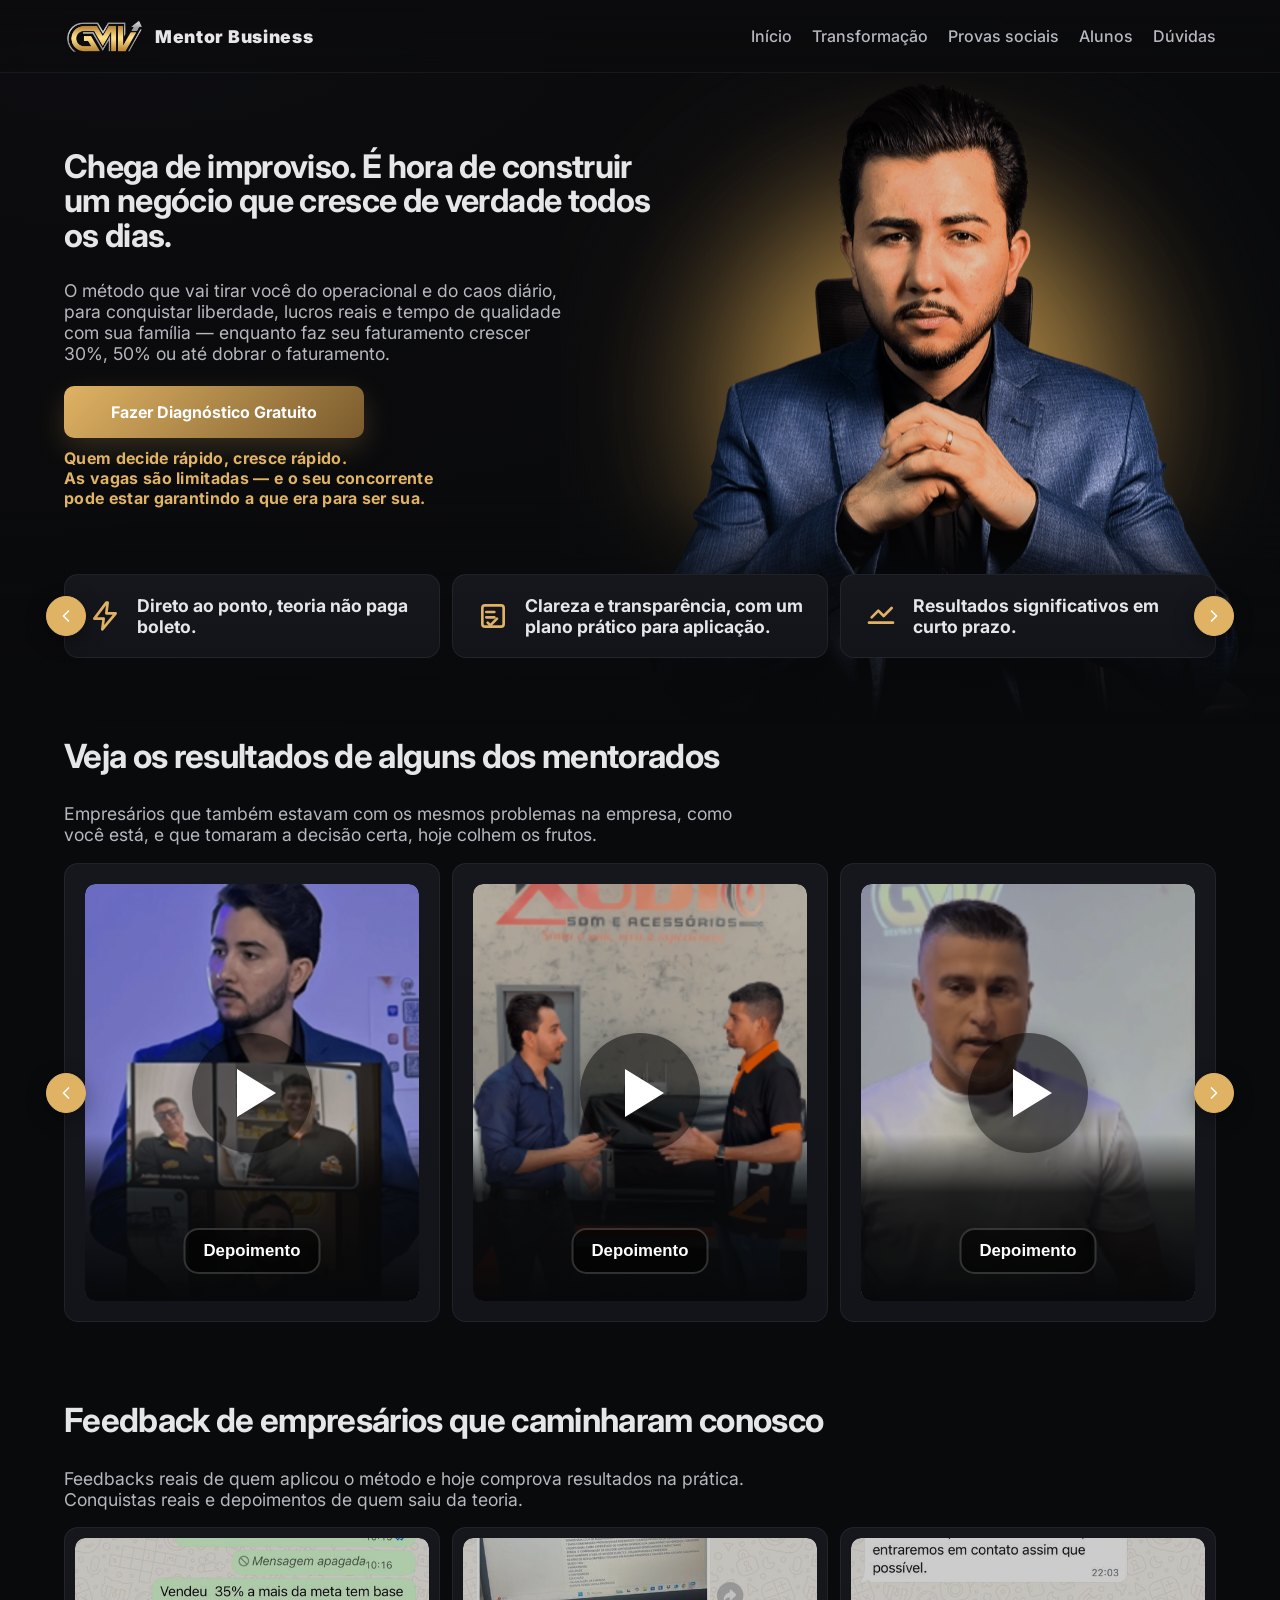
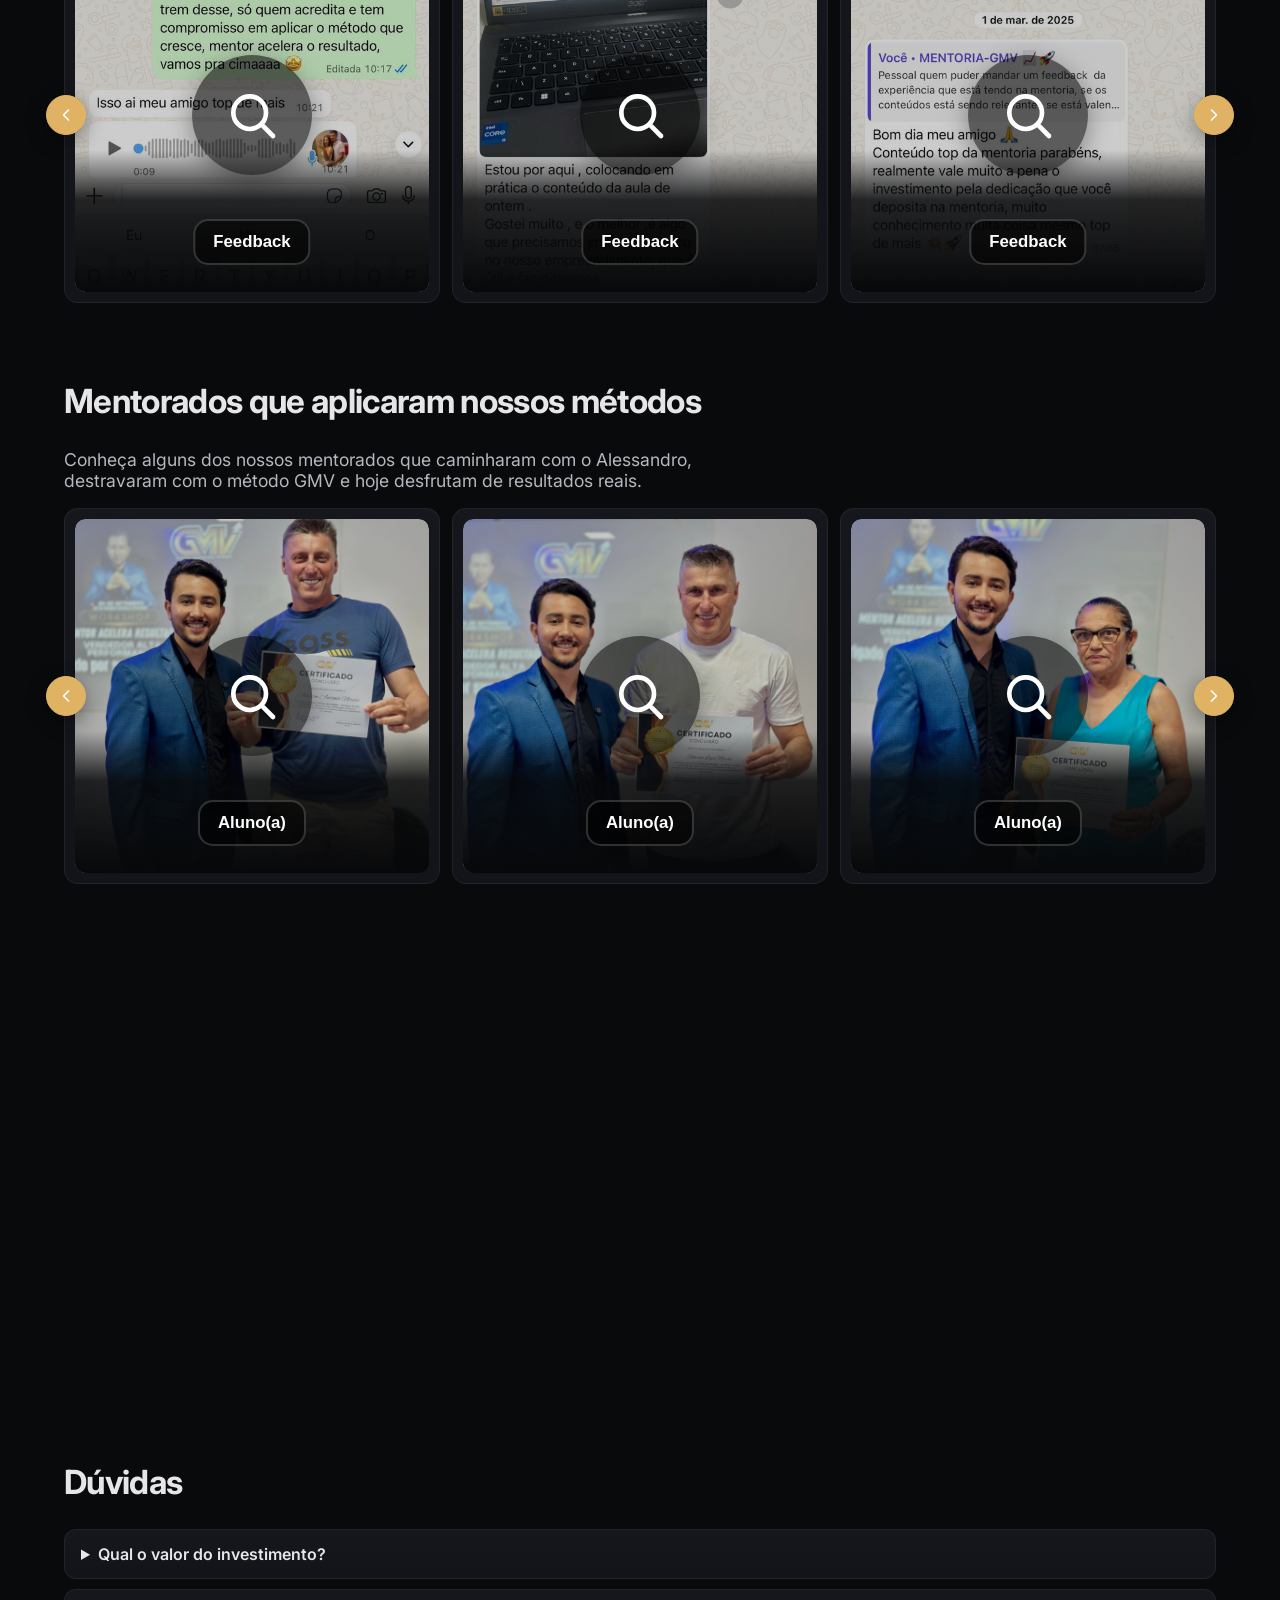
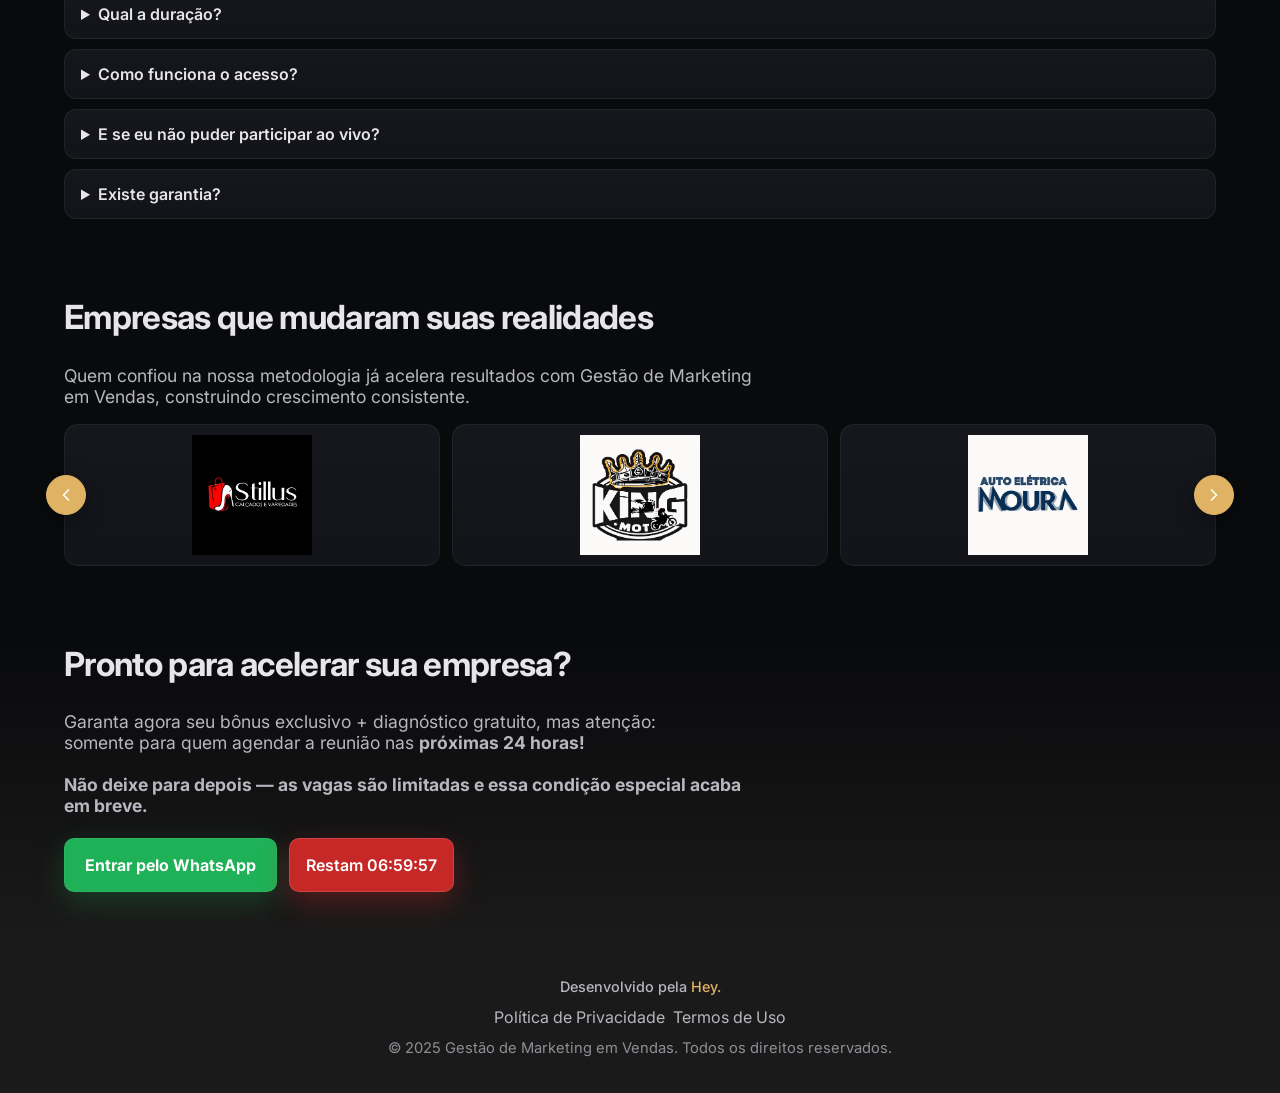
==== commit 0ffda0d5: "Remove vídeo do carrossel" ====
--- a/index.html
+++ b/index.html
@@ -173,12 +173,6 @@
           </button>
           <div class="dor-viewport">
             <div class="dor-track">
-              <article class="dor-slide" aria-roledescription="slide" aria-label="Palestra 1">
-                <div class="video-frame">
-      <video data-external="youtube" data-youtube-url="https://youtube.com/shorts/-yDfHqPaScg" preload="none" playsinline poster="materiais/capas-videos/depoimentos-5.png"></video>
-                  <button class="video-play-overlay" aria-label="Assistir vídeo"><span class="video-label">Depoimento</span></button>
-                </div>
-              </article>
               <article class="dor-slide" aria-roledescription="slide" aria-label="Relato 1">
                 <div class="video-frame">
       <video data-external="youtube" data-youtube-url="https://youtube.com/shorts/kezzuE-KGxY?si=nbf9wYec6TpqFb5o" preload="none" playsinline poster="materiais/capas-videos/depoimentos-1.png"></video>
@@ -1512,4 +1506,4 @@
     });
   </script>
 </body>
-</html>+</html>
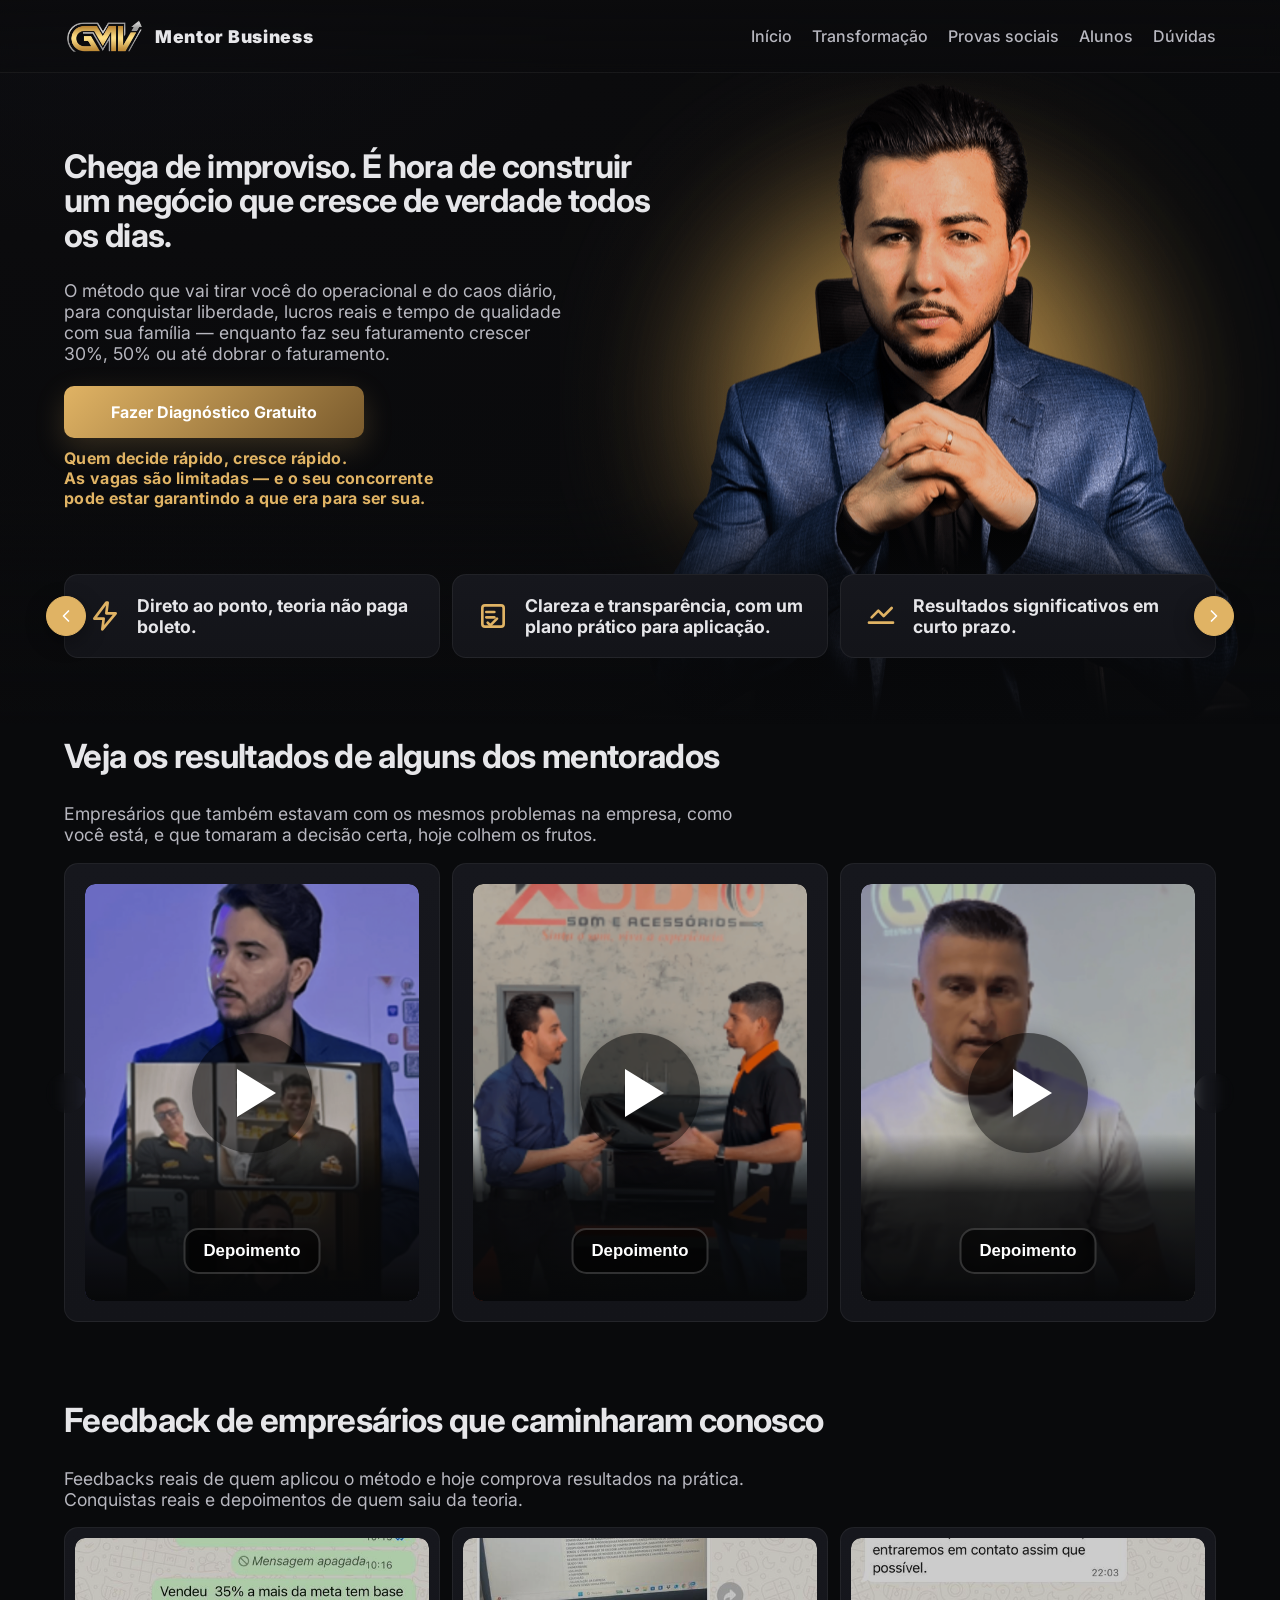
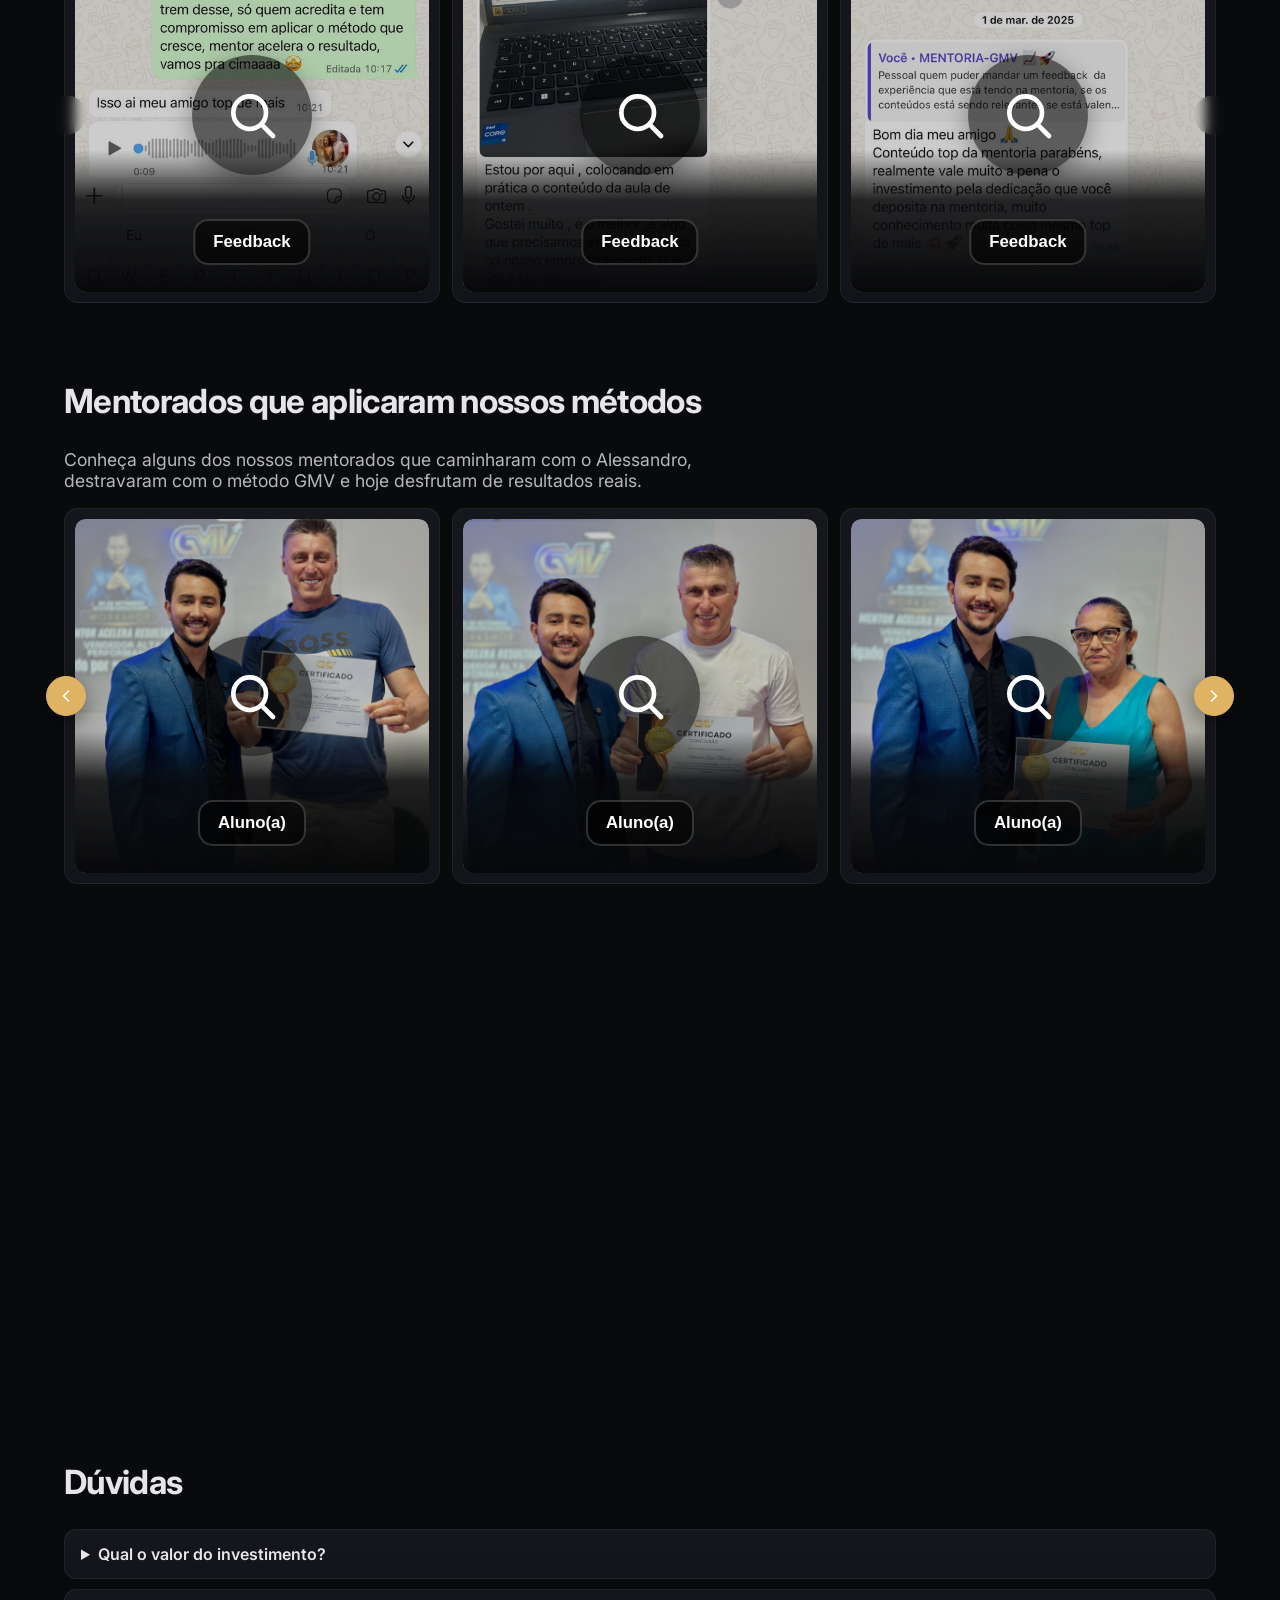
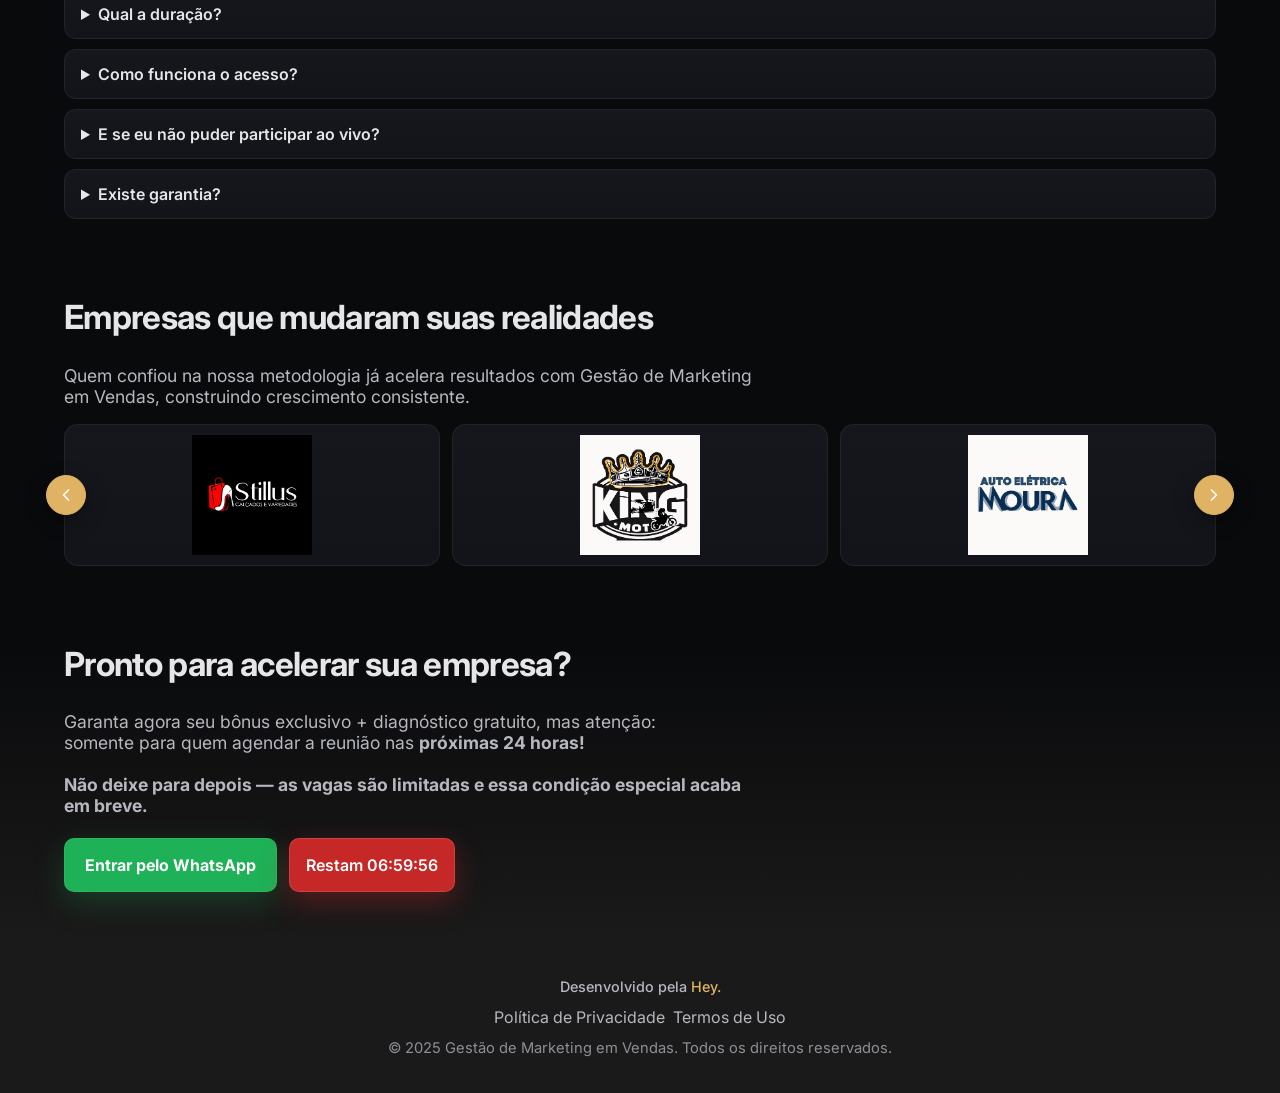
==== commit 42e03159: "Atualiza link HeyBrothers" ====
--- a/index.html
+++ b/index.html
@@ -515,7 +515,7 @@
 
   <footer class="site-footer">
     <div class="container footer-content">
-      <div style="color: var(--muted); font-size: 0.9rem; font-weight: 500;">Desenvolvido pela <a href="http://heybrothers.com.br/" target="_blank" style="color: var(--accent); text-decoration: none;">Hey.</a></div>
+      <div style="color: var(--muted); font-size: 0.9rem; font-weight: 500;">Desenvolvido pela <a href="https://heybrothers.vercel.app/" target="_blank" rel="noopener" style="color: var(--accent); text-decoration: none;">Hey.</a></div>
       <div class="legal">
         <a href="politica.html">Política de Privacidade</a>
         <a href="termos.html">Termos de Uso</a>
